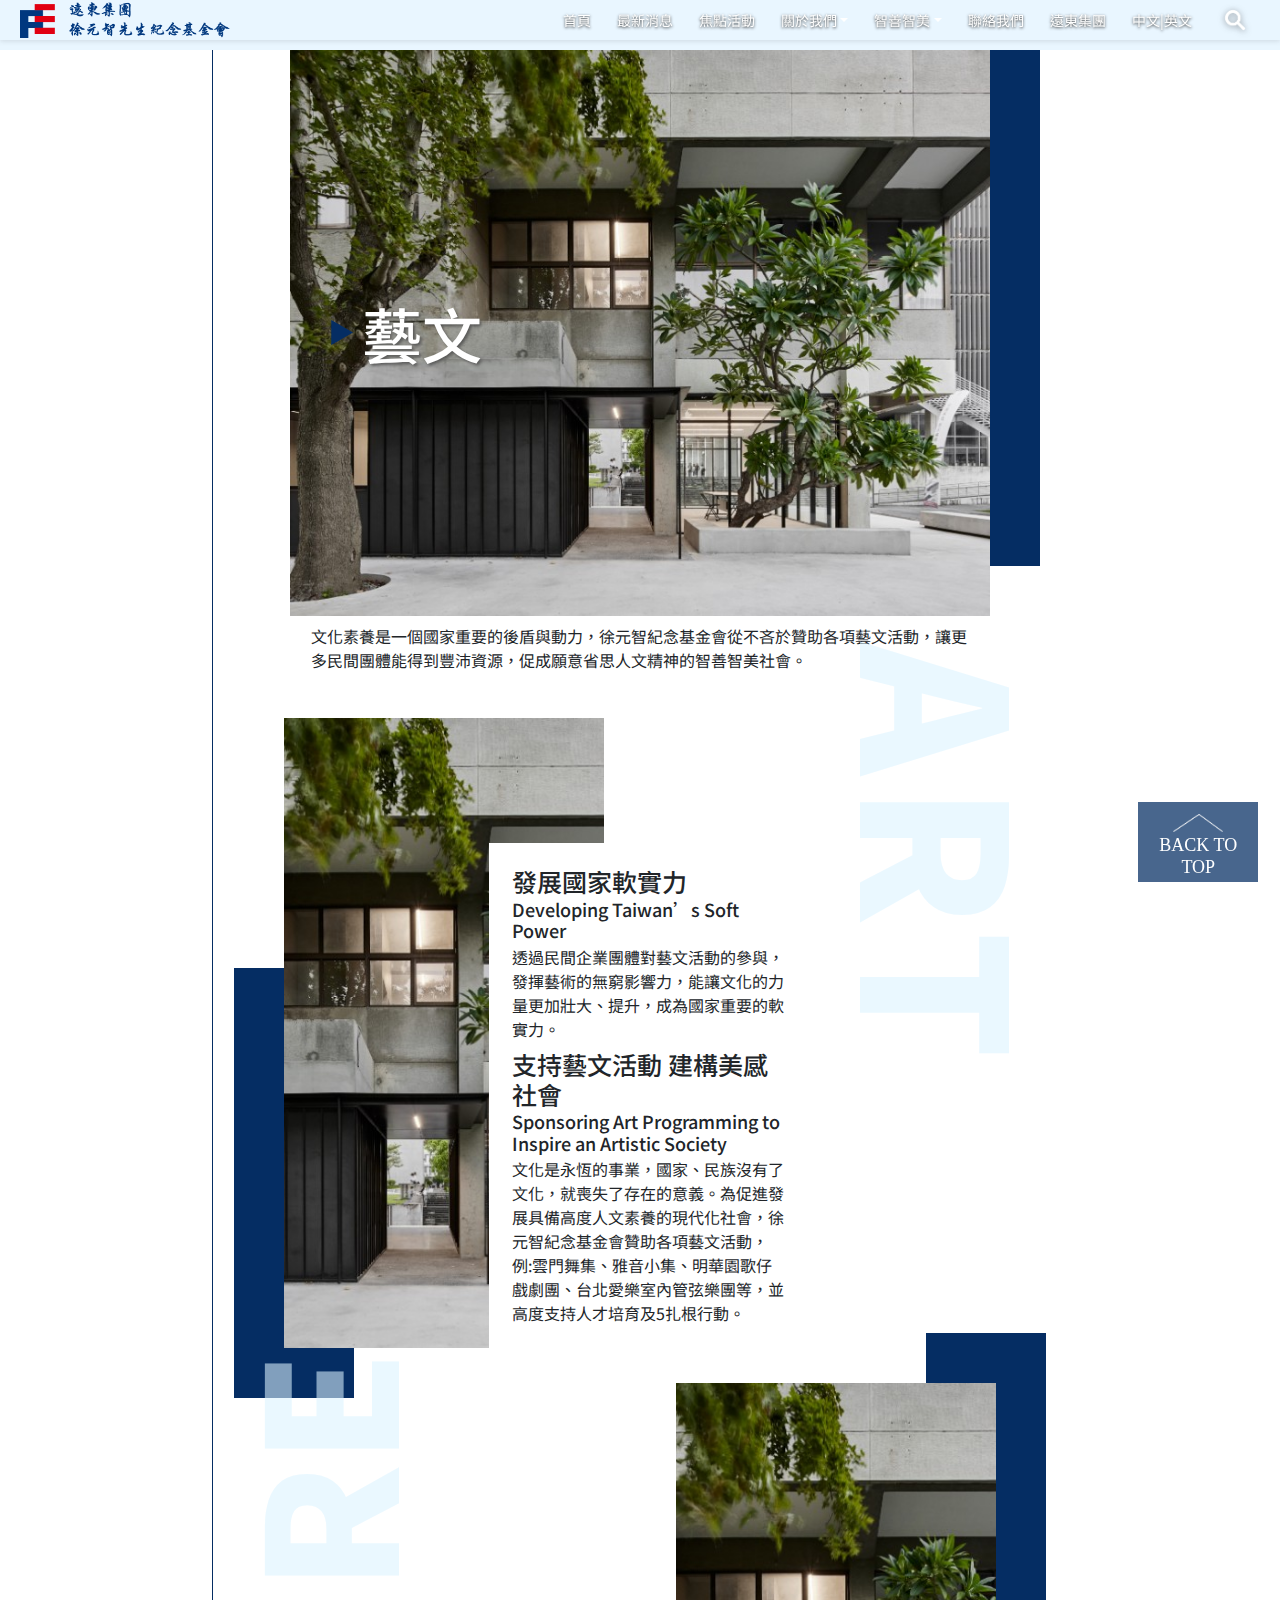
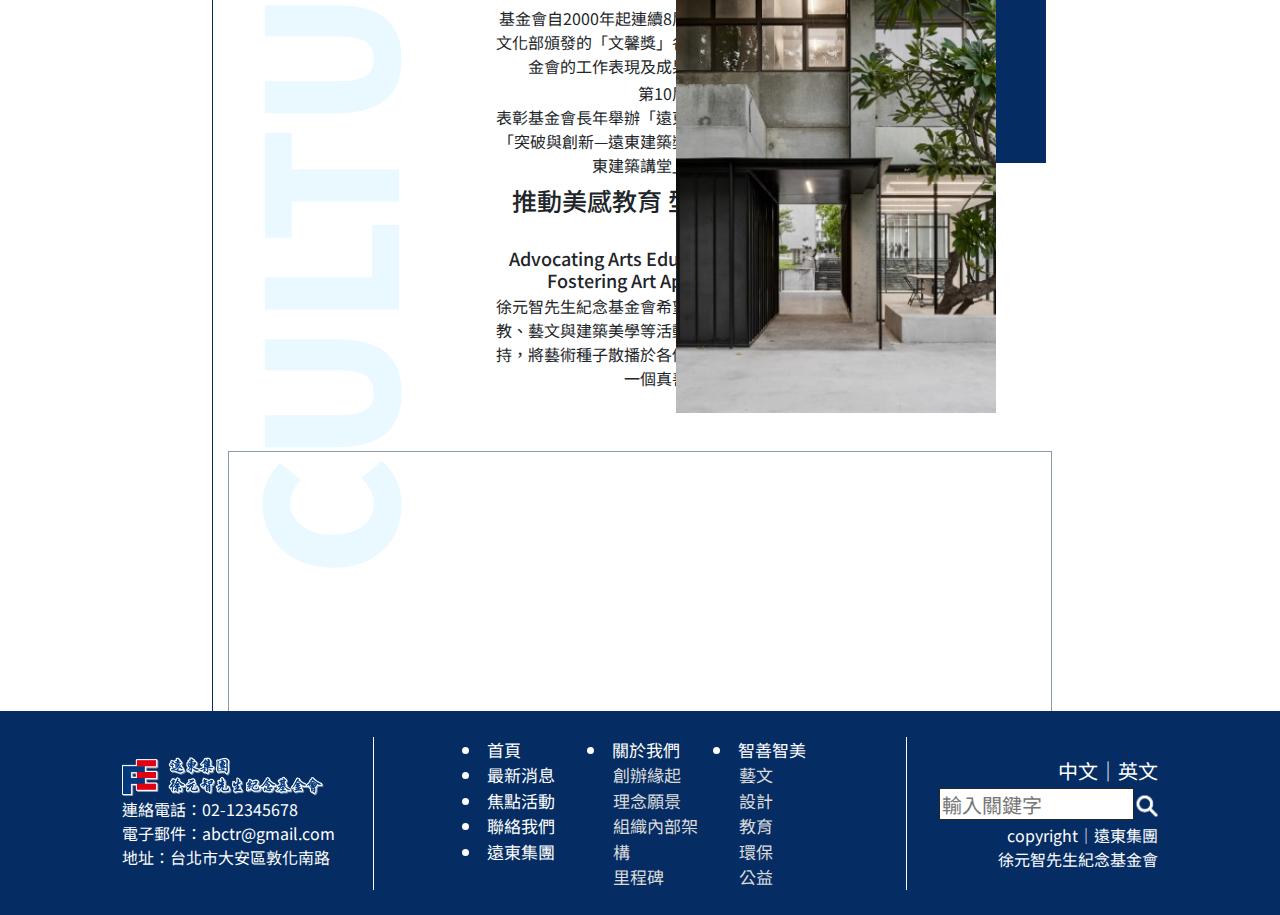
==== art.html @ 99348f47 "221121_first" ====
<!DOCTYPE html>
<html lang="en">

<head>
    <meta charset="UTF-8">
    <meta http-equiv="X-UA-Compatible" content="IE=edge">
    <meta name="viewport" content="width=device-width, initial-scale=1.0">
    <title>徐元智先生紀念基金會</title>
    <link rel="shortcut icon" href="img/logo.png" type="image/x-icon">
    <link rel="preconnect" href="https://fonts.googleapis.com">
    <link rel="preconnect" href="https://fonts.gstatic.com" crossorigin>
    <link href="https://fonts.googleapis.com/css2?family=Noto+Sans+TC:wght@300&family=Noto+Serif+TC&display=swap"
        rel="stylesheet">
    <link rel="stylesheet" href="css/aos.css">
    <link rel="stylesheet" href="css/animate.min.css">
    <link rel="stylesheet" href="css/normalize.css">
    <link rel="stylesheet" href="css/bootstrap-4.3.1.css">
    <link rel="stylesheet" type="text/css" href="css/slick.css">
    <link rel="stylesheet" type="text/css" href="css/slick-theme.css">
    <link rel="stylesheet" href="css/style.css">
</head>

<body>
    <div class="container-fluid">
        <nav class="nav navbar navbar-expand-xl navbar-light">
            <a href="index.html" class="home-btn"><img src="img/fe.png" alt="logo" class="logo">
            </a>
            <button class="navbar-toggler" type="button" data-toggle="collapse" data-target="#collapsibleNavbar"
                aria-haspopup="true" aria-expanded="false">
                <span class="navbar-toggler-icon"></span>
            </button>
            <div class="collapse navbar-collapse" id="collapsibleNavbar">
                <ul class="navbar-nav">
                    <li><a class="nav-link" href="index.html">首頁</a></li>
                    <li><a class="nav-link" href="news.html">最新消息</a></li>
                    <li><a class="nav-link" href="event.html">焦點活動</a></li>
                    <li class="dropdown">
                        <a class="nav-link dropdown-toggle" href="#" id="navbarDropdownMenuLink" data-toggle="dropdown"
                            aria-haspopup="true" aria-expanded="false">關於我們</a>
                        <div class="dropdown-menu" aria-labelledby="navbarDropdownMenuLink">
                            <a class="dropdown-item" href="about.html">創辦緣起</a>
                            <a class="dropdown-item" href="about.html#sec">理念願景</a>
                            <a class="dropdown-item" href="about.html#third">組織內部架構</a>
                            <a class="dropdown-item" href="about.html#end">里程碑</a>
                        </div>
                    </li>
                    <li class="dropdown">
                        <a class="nav-link dropdown-toggle" href="#" id="navbarDropdownMenuLink" data-toggle="dropdown"
                            aria-haspopup="true" aria-expanded="false">智善智美</a>
                        <div class="dropdown-menu" aria-labelledby="navbarDropdownMenuLink">
                            <a class="dropdown-item" href="art.html">藝文</a>
                            <a class="dropdown-item" href="design.html">設計</a>
                            <a class="dropdown-item" href="edu.html">教育</a>
                            <a class="dropdown-item" href="green.html">環保</a>
                            <a class="dropdown-item" href="charity.html">公益</a>
                        </div>
                    </li>
                    <li><a class="nav-link" href="#">聯絡我們</a></li>
                    <li><a class="nav-link" target="_blank" href="https://www.feg.com.tw/tw/">遠東集團</a></li>
                    <li><a class="nav-link" href="#">中文|英文</a></li>
                    <li><a class="nav-link" style="width: 50px; height: 50px;" href="#"><img class="search-icon"
                                src="img/search-w.png" alt=""></a></li>
                </ul>
            </div>
        </nav>
        <main>
            <div id="top"></div>
            <div class="charity-inner-container">
                <div class="row">
                    <div class="col-lg-2 c-border"></div>
                    <div class="col-lg-8 c-title">
                        <div class="c-title-area">
                            <h1>藝文</h1>
                        </div>
                        <p>文化素養是一個國家重要的後盾與動力，徐元智紀念基金會從不吝於贊助各項藝文活動，讓更多民間團體能得到豐沛資源，促成願意省思人文精神的智善智美社會。</p>
                    </div>
                    <div class="col-lg-2"></div>
                </div>
                <div class="row">
                    <div class="col-lg-2 c-border"></div>
                    <div class="col-lg-8 c-pic-contain01">
                        <div class="c-pic01"></div>
                        <div class="c-text01">
                            <h1>發展國家軟實力</h1>
                            <h5>Developing Taiwan’s Soft Power</h5>
                            <p>透過民間企業團體對藝文活動的參與，發揮藝術的無窮影響力，能讓文化的力量更加壯大、提升，成為國家重要的軟實力。</p>
                            <h1 class="c-subtext">支持藝文活動 建構美感社會</h1>
                            <h5>Sponsoring Art Programming to Inspire an Artistic Society</h5>
                            <p>文化是永恆的事業，國家、民族沒有了文化，就喪失了存在的意義。為促進發展具備高度人文素養的現代化社會，徐元智紀念基金會贊助各項藝文活動，例:雲門舞集、雅音小集、明華園歌仔戲劇團、台北愛樂室內管弦樂團等，並高度支持人才培育及5扎根行動。
                            </p>
                        </div>
                        <h1 class="c-letter">ART</h1>
                    </div>
                    <div class="col-lg-2"></div>
                </div>
                <div class="row">
                    <div class="col-lg-2 c-border"></div>
                    <div class="col-lg-8 c-pic-contain02">
                        <div class="c-pic02"></div>
                        <div class="c-text02">
                            <h1>文馨獎</h1>
                            <p>基金會自2000年起連續8屆榮獲行政院文化部頒發的「文馨獎」各項獎項，基金會的工作表現及成果深獲肯定。</p>
                            <p style="margin-top: 1%;">第10屆評審團大獎<br>
                                表彰基金會長年舉辦「遠東建築獎」及「突破與創新—遠東建築獎特展」、「遠東建築講堂」系列活動。</p>
                            <h1 class="c-subtext">推動美感教育 型塑美學意識</h1>
                            <h5>Advocating Arts Education and Fostering Art Appreciation</h5>
                            <p>徐元智先生紀念基金會希望透過對於文教、藝文與建築美學等活動的贊助與支持，將藝術種子散播於各個角落，打造一個真善美的社會。</p>
                        </div>
                        <h1 class="c-letter2">CULTURE</h1>
                    </div>
                    <div class="col-lg-2"></div>
                </div>
                <div class="row">
                    <div class="col-lg-2 c-border"></div>
                    <div class="col-lg-8 c-event-contain">
                        <div id="navigation">
                            <ul id="listUL">
                                <li data-aos="flip-down" data-aos-duration="600" data-aos-delay="100"><a>
                                        <h5>設立「亞洲文化協會台灣獎助計畫」</h5>
                                        <img class="c-more" src="img/charity/more.png" alt="">
                                    </a>
                                    <ul class="myHide">
                                        <li><a>
                                                <p>支持台灣中美亞洲文化基金會與美國亞洲文化協會合作。</p>
                                            </a></li>
                                    </ul>
                                </li>
                                <li data-aos="flip-down" data-aos-duration="600" data-aos-delay="200"><a>
                                        <h5>贊助台灣藝術家或學者專家赴美1~12個月不等的研習、創作</h5>
                                    </a>
                                </li>
                                <li data-aos="flip-down" data-aos-duration="600" data-aos-delay="300"><a>
                                        <h5>贊助美國優異藝術家或學者專家來台研究交流</h5>
                                        <img class="c-more" src="img/charity/more.png" alt="">
                                    </a>
                                    <ul class="myHide">
                                        <li><a>
                                                <p>與前項藉此促進藝文發展及國民外交</p>
                                            </a></li>
                                    </ul>
                                </li>
                                <li data-aos="flip-down" data-aos-duration="600" data-aos-delay="300"><a>
                                        <h5>贊助花蓮交響樂團參加「花蓮國際音樂節」</h5>
                                        <img class="c-more" src="img/charity/more.png" alt="">
                                    </a>
                                    <ul class="myHide">
                                        <li><a>
                                                <p>藉由演奏本土文化、生活化以及國際化音樂的交流，提升本土音樂人才的素質，並為社會大眾提供優質的音樂環境。</p>
                                            </a></li>
                                    </ul>
                                </li>
                                <li data-aos="flip-down" data-aos-duration="600" data-aos-delay="300"><a>
                                        <h5>贊助台北榮星文教基金會所屬榮星合唱團年度演出活動經費</h5>
                                        <img class="c-more" src="img/charity/more.png" alt="">
                                    </a>
                                    <ul class="myHide">
                                        <li><a>
                                                <p>希望透過贊助支持榮星合唱團，持續推展國內兒童音樂教育，並提升國內的音樂素質涵養。</p>
                                            </a></li>
                                    </ul>
                                </li>
                            </ul>
                        </div>
                    </div>
                    <div class="col-lg-2"></div>
                </div>
            </div>
            <div class="gotop">
                <a href="#top">
                    <img src="img/top.png" alt="">
                    <h5 id="GT">BACK TO TOP</h5>
                </a>
            </div>
        </main>
        <footer>
            <div class="row ft">
                <div class="col-lg-3 col-12 ft-item">
                    <a href="index.html">
                        <img src="img/ft-logo.png" alt="logo" class="ft-logo">
                    </a>
                    <div>
                        <p>
                            連絡電話：02-12345678<br>
                            電子郵件：abctr@gmail.com<br>
                            地址：台北市大安區敦化南路
                        </p>
                    </div>
                </div>
                <div class="col-lg-6 col-12 ft-item2">
                    <ul class="ft-ul">
                        <li class="ft-li"><a href="index.html">首頁</a></li>
                        <li class="ft-li"><a href="news.html">最新消息</a></li>
                        <li class="ft-li"><a href="event.html">焦點活動</a></li>
                        <li class="ft-li"><a href="#">聯絡我們</a></li>
                        <li class="ft-li"><a href="https://www.feg.com.tw/tw/home/index.aspx" target="_blank">遠東集團</a></li>
                    </ul>
                    <ul class="ft-ul">
                        <li class="ft-li"><a href="about.html">關於我們</a></li>
                        <li class="ft-li2"><a href="about.html#start">創辦緣起</a></li>
                        <li class="ft-li2"><a href="about.html#sec">理念願景</a></li>
                        <li class="ft-li2"><a href="about.html#third">組織內部架構</a></li>
                        <li class="ft-li2"><a href="about.html#end">里程碑</a></li>
                    </ul>
                    <ul class="ft-ul">
                        <li class="ft-li"><a href="#">智善智美</a></li>
                        <li class="ft-li2"><a href="art.html">藝文</a></li>
                        <li class="ft-li2"><a href="design.html">設計</a></li>
                        <li class="ft-li2"><a href="edu.html">教育</a></li>
                        <li class="ft-li2"><a href="green.html">環保</a></li>
                        <li class="ft-li2"><a href="charity.html">公益</a></li>
                    </ul>
                </div>
                <div class="col-lg-3 col-12 ft-item3">
                    <a href="#" class="lan">中文｜英文</a>
                    <div class="search-wrap">
                        <input class="search-bar" type="search-bar" name="search" id="search" placeholder="輸入關鍵字">
                        <a class="search-btn"></a>
                    </div>
                    <p>copyright｜遠東集團<br>徐元智先生紀念基金會</p>
                </div>
            </div>
        
        </footer>
    </div>
    <script src="js/jquery-3.5.1.min.js"></script>
    <script src="js/bootstrap-4.3.1.js"></script>
    <script src="js/aos.js"></script>
    <script src="js/script.js"></script>
    <script src="js/navigation.js" type="text/javascript" charset="utf-8"></script>
    <script>
        AOS.init();

        $(".hover").mouseleave(
            function () {
                $(this).removeClass("hover");
            }
        );

        function scroll() {
            var top = $(".slider").offset(), top;
            var scrollTop = $(window).scrollTop();
            if (scrollTop == 0) {
                $(".nav").css("background-color", "transparent");
                $(".nav").css("backdrop-filter", "blur(2px)");
            } else {
                $(".nav").css("background-color", "rgba(179, 215, 255, 0.4)");
                $(".nav").css("backdrop-filter", "blur(5px)");
            }
        }

        $(window).on("scroll", function () {
            scroll()
        });

        var pageWidth = document.body.clientWidth;
        if (pageWidth < 600) {
            document.getElementById("GT").textContent = "TOP";
        } else if (pageWidth > 600) {
            document.getElementById("GT").textContent = "BACK TO TOP";
        }
    </script>
</body>

</html>
---- css/style.css ----
/* Extra small devices (phones, 600px and down) */
@media only screen and (max-width: 600px) {}

/* Small devices (portrait tablets and large phones, 600px and up) */
@media only screen and (min-width: 600px) {}

/* Midium devices (landscape tablets, 768px and up) */
@media only screen and (min-width: 768px) {}

/* Large devices (laptops/desktops, 992px and up) */
@media only screen and (min-width: 992px) {}

/* Extra Large devices (large laptops/desktops, 1200px and up) */
@media only screen and (min-width: 1200px) {}

@font-face {
    font-family: "DFT_TX3";
    src: url(DFT_TX3.TTC);
}

.container-fluid {
    font-family: 'Noto Sans TC', 'DFT_TX3', serif;
    padding: 0px;
    font-size: 20px;
    text-align: center;
    overflow-x: hidden;
}

.row {
    margin-left: 0;
    margin-right: 0;
}

h1 {
    font-size: 30px;
}

h2 {
    font-size: 28px;
    margin: 0;
}

h3 {
    font-size: 26px;
    margin: 0;
}

h4 {
    font-size: 24px;
    margin: 0;
}

h5 {
    font-size: 22px;
    margin: 0;
}

p {
    font-size: 18px;
    margin: 0;
}

.nav {
    top: 0;
    left: 0;
    position: fixed;
    width: 100vw;
    z-index: 1000;
    padding: 0;
    display: flex;
    align-items: center;
    text-align: center;
    box-shadow: #3b3b3b27 0px 1px 5px;
    height: 60px;
}

.navbar-light .navbar-nav .nav-link {
    color: rgb(255, 255, 255);
    text-shadow: rgb(43, 43, 43) 0px 1px 3px;
}

.navbar-light .navbar-nav .nav-link:hover {
    color: rgb(16, 64, 122);
    text-shadow: rgb(134, 134, 134) 0px 1px 3px;
}

@media only screen and (min-width: 1500px) {
    h1 {
        font-size: 25px;
    }

    h2 {
        font-size: 24px;
        margin: 0;
    }

    h3 {
        font-size: 22px;
        margin: 0;
    }

    h4 {
        font-size: 20px;
    }

    h5 {
        font-size: 18px;
    }

    p {
        font-size: 16px;
        margin: 0;
    }

    .nav {
        font-size: 16px;
        height: 50px;
    }
}

@media only screen and (max-width: 1500px) {
    h1 {
        font-size: 25px;
    }

    h2 {
        font-size: 24px;
        margin: 0;
    }

    h3 {
        font-size: 22px;
        margin: 0;
    }

    h4 {
        font-size: 20px;
    }

    h5 {
        font-size: 18px;
    }

    p {
        font-size: 16px;
        margin: 0;
    }

    .nav {
        font-size: 16px;
        height: 50px;
    }

}

@media (max-width:1199px) {
    .navbar-collapse {
        background-color: rgba(117, 154, 197, 0.7);
        backdrop-filter: blur(5px);
        font-size: 16px;
    }
}

@media screen and (max-width:998px) {
    h1 {
        font-size: 23px;
    }

    h2 {
        font-size: 22px;
        margin: 0;
    }

    h3 {
        font-size: 21px;
        margin: 0;
    }

    h4 {
        font-size: 20px;
    }

    h5 {
        font-size: 18px;
    }

    p {
        font-size: 16px;
        margin: 0;
    }
}

.navbar-nav {
    align-items: center;
}

.dropdown-menu .dropdown:hover {
    display: block;
}

.dropdown-menu {
    text-align: center;
    left: auto;
    right: 0;
    margin-top: -2px;
    background-color: rgba(255, 255, 255, 0.7);
    border: 0px;
    padding: 20px;
    backdrop-filter: blur(10px);
    box-shadow: #3b3b3b27 0px 1px 5px;
}

.dropdown-item {
    border-bottom: 1px solid darkgray;
}

.dropdown-item:active {
    color: #000;
    background-color: white;
}

.home-btn {
    width: 14%;
}

.logo {
    padding-left: 20px;
    width: 100%;
}

.dropdown:hover .dropdown-menu {
    display: block;
}

ul {
    margin: 0;
    margin-left: auto;
    padding-right: 10px;
}

li {
    display: inline-block;
    margin-right: 10px;
}

li a {
    color: black;
}

li a:hover {
    color: black;
    text-decoration: none;
}

li a:visited {
    color: black;
}


a:hover {
    text-decoration: none;
}

.search-icon {
    width: 100%;
    -webkit-filter: drop-shadow(0px 1px 3px rgba(43, 43, 43, 0.5));
    filter: drop-shadow(0px 1px 3px rgba(43, 43, 43, 0.5))
}

@media only screen and (min-width: 1500px) {
    .home-btn {
        width: 13%;
    }
}

@media only screen and (max-width: 1280px) {
    .home-btn {
        width: 18%;
    }

    .nav {
        font-size: 14px;
        height: 40px;
    }

}

@media screen and (max-width:998px) {
    .home-btn {
        width: 21%;
    }
}

@media screen and (max-width:600px) {
    .home-btn {
        width: 35%;
    }
}

/*homepage*/

.b-block {
    z-index: 1;
    width: 24.6%;
    height: 100%;
    background-color: rgba(1, 54, 129, 0.4);
    display: flex;
    position: absolute;
    flex-direction: row-reverse;
    align-items: center;
    backdrop-filter: blur(5px);
}

.Br-block {
    z-index: 1;
    width: 24.6%;
    height: 100%;
    background-color: rgba(47, 47, 47, 0.5);
    display: flex;
    position: absolute;
    flex-direction: row-reverse;
    align-items: center;
    align-content: center;
    flex-wrap: wrap;
    backdrop-filter: blur(5px);
}

.main-pic {
    height: 800px;
    background-repeat: no-repeat;
    background-size: cover;
    background-position: center bottom;
}

.pic01 {
    background-image: url(../img/main.jpg);
}

.pic02 {
    background-image: url(../img/eyes_poster.jpg);
}

.pic03 {
    background-image: url(../img/butterfly.jpg);
    background-position: center;
}

.slogn {
    color: white;
    font-size: 50px;
    margin-right: 30px;
}

.info {
    z-index: 2;
    position: absolute;
    right: 2%;
    bottom: 7.5%;
    width: 28%;
    padding: 40px;
    color: #fff;
    text-align: right;
    background-color: rgba(47, 47, 47, 0.5);
}

.detail-btn {
    margin-top: 10px;
    width: 140px;
    height: 45px;
    text-transform: uppercase;
    letter-spacing: 2.5px;
    color: #FFFFFF;
    background-color: #e1e1e100;
    border: solid 1px white;
    box-shadow: 0px 8px 15px rgba(0, 0, 0, 0.1);
    transition: all 0.3s ease 0s;
    cursor: pointer;
    outline: none;
}

/* slick */

.action {
    display: block;
    margin: 100px auto;
    width: 100%;
    text-align: center;
}

.action a {
    display: inline-block;
    padding: 5px 10px;
    background: #f30;
    color: #fff;
    text-decoration: none;
}

.action a:hover {
    background: #000;
}

.slider-for {
    width: 100%;
    height: 800px;
}

.slider-nav {
    width: 600px;
    position: absolute;
    z-index: 1;
    top: 25%;
    left: 0;
    color: rgba(96, 96, 96, 0.5);
}

.slider-text {
    font-family: 'DFT_TX3', 'Noto Sans TC', serif;
    font-weight: 500;
    padding-left: 5%;
    height: 100px;
    text-align: left;
    position: relative;
    border-bottom: solid 1px;
    border-image: linear-gradient(to right, #aeaeae8b, transparent) 1;
}

.slider-text h1 {
    font-size: 24px;
    line-height: 100px;
}

.slick-current {
    background-image: linear-gradient(to right, rgba(255, 255, 255, 0.1) 0%, transparent 100%);
    color: white;
}

.slick-current h1 {
    font-size: 30px;
}

.slick-list {
    height: 800px;
}

.slick-prev,
.slick-next {
    top: 90%;
}

.slick-prev {
    z-index: 999;
    left: 27%;
}

.slick-next {
    z-index: 999;
    right: 31%;
}

.control-c {
    padding: 20px;
    background-color: rgba(51, 51, 51, 0.4);
    width: 60px;
    height: 60px;
}

.control-c:hover {
    background-color: rgba(1, 54, 129, 0.4);
}

.slick-dotted.slick-slider {
    margin-bottom: 0px;
}

.slick-dots li.slick-active button:before,
.slick-dots li button:before {
    color: transparent;
    opacity: 0.5;
    font-size: 16px;
    border-bottom: 4px solid #ffffff;
}

.slick-dots li.slick-active button {
    color: transparent;
    border-bottom: 4px solid #0004ff;
    opacity: 1;
}

.slick-dots li.slick-active button:before {
    color: transparent;
}

.slick-dots {
    bottom: 6%;
}

@media only screen and (max-width: 1650px) {
    .slider-nav {
        width: 365px;
        top: 28%
    }

    .slider-for {
        height: 633px;
    }

    .slick-list {
        height: 633px;
    }

    .slider-text {
        padding-left: 4%;
        height: 80px;
    }

    .slider-text h1 {
        font-size: 22px;
        line-height: 80px;
    }

    .slick-current h1 {
        font-size: 24px;
    }

    .control-c {
        width: 50px;
        height: 50px;
        padding: 15px;
    }

    .info {
        right: 1.5%;
        bottom: 26.5%;
        width: 27%;
        padding: 30px;
    }

    .detail-btn {
        width: 100px;
        height: 35px;
        font-size: 18px;
        letter-spacing: 1px;
    }
}

@media screen and (max-width:1200px) {
    .slider-nav {
        width: 300px;
        top: 25%
    }

    .slider-for {
        height: 500px;
    }

    .slick-list {
        height: 500px;
    }

    .slick-current h1 {
        font-size: 22px;
    }

    .control-c {
        width: 45px;
        height: 45px;
        padding: 13px;
    }

    .info {
        bottom: 7.5%;
    }

    .main-pic {
        height: 500px;
    }
}

@media screen and (max-width:998px) {
    .slider-nav {
        width: 300px;
        top: 20%
    }

    .slider-for {
        height: 450px;
    }

    .slick-list {
        height: 450px;
    }

    .info {
        bottom: 16%;
        font-size: 16px;
    }

}

@media screen and (max-width:600px) {
    .b-block {
        display: none;
    }

    .Br-block {
        display: none;
    }

    .slick-for {
        height: 400px;
    }

    .slick-vertical .slick-slide {
        border: none;
    }

    .info {
        width: 100%;
        font-size: 14px;
        top: 100%;
        bottom: 0%;
        right: 0;
        z-index: 99;
        height: 100%;
    }

    .slick-list {
        height: 400px;
        overflow: visible;
    }

    .slick-track {
        height: 400px;
    }

    .slick-prev {
        left: 10%;
        top: 75%;
    }

    .slick-next {
        right: 10%;
        top: 75%;
    }

    .slick-dots {
        bottom: 24%;
    }

    .slider-nav {
        color: transparent;
    }

    .slider-text {
        border: none;
        border-image: none;
    }

    .slick-current {
        background-image: linear-gradient(to right, rgba(52, 52, 52, 0.3) 0%, transparent 100%);
    }

    .main-pic {
        height: 400px;
    }

}

/* home-news */

.Lb-block {
    background-color: #E4F4FF;
    padding: 20px 0px;
    display: flex;
    flex-direction: column;
    align-items: center;
}

.news-contain {
    display: flex;
    flex-direction: column;
    align-items: flex-start;
}

.news-contain h1 {
    font-family: 'DFT_TX3', 'Noto Sans TC', serif;
    font-weight: 500;
}

.news-area {
    display: flex;
    text-align: left;
    justify-content: space-evenly;
    align-items: center;
    padding-top: 2%;
}

.news-pic {
    width: 300px;
    height: 200px;
}

.news-title {
    text-align: left;
    color: #000;
}

.news-title:hover {
    color: #000;
}

.img-div {
    position: relative;
    width: 300px;
    height: 200px;
    margin-bottom: 10px;
    -webkit-transition: all 0.3s ease-in-out;
    transition: all 0.3s ease-in-out;
    background-size: 150%;
    background-position: center;
    background-repeat: no-repeat;
}

.img-div:hover {
    background-size: 120%;
}

.news01 {
    background-image: url(../img/01.jpg);
}

.news02 {
    background-image: url(../img/02.jpg);
}

.news03 {
    background-image: url(../img/03.jpg);
}

.news04 {
    background-image: url(../img/fb.png);
}

.mask {
    position: absolute;
    top: 0;
    left: 0;
    width: 300px;
    height: 200px;
    background: rgba(1, 54, 129, 0.4);
    color: #ffffff;
    opacity: 0;
    padding: 10px;
    text-align: left;
    display: flex;
    flex-direction: column;
    align-items: center;
    justify-content: center;
}

.img-div a:hover .mask {
    opacity: 1;
}

.btn-news {
    width: 140px;
    height: 45px;
    margin-right: 45%;
    letter-spacing: 2.5px;
    font-weight: 500;
    color: #000000;
    background-color: #ffffff;
    border: solid 1px black;
    box-shadow: 0px 8px 15px rgba(0, 0, 0, 0.1);
    cursor: pointer;
    outline: none;
    position: absolute;
    bottom: 10%;
    right: 5%;
    transition: all 0.3s ease 0s;
}

.btn-news:hover {
    border: solid 1px #052D63;
    color: #052D63;
    /* box-shadow: 0px 10px 20px rgba(0, 0, 0, 0.4); */
    /* transform: translateY(-4px); */
}

.btn-news:after {
    content: "";
    position: absolute;
    transition: all 0.3s ease 0s;
    z-index: -1;
}

.btn-news:after {
    border: solid 1px #052D63;
    background: #E4F4FF;
    top: 0;
    bottom: 0;
    left: 0;
    right: 100%;
}

.btn-news:hover,
.btn-news:focus {
    background-color: transparent;
}

.btn-news:hover:after,
.btn-news:focus:after {
    right: 0;
}

@media only screen and (max-width: 1650px) {
    .news-area {
        padding-top: 3%;
    }

    .img-div {
        width: 250px;
        height: 150px;
    }

    .mask {
        width: 250px;
        height: 150px;
    }

    .btn-news {
        width: 110px;
        height: 38px;
        letter-spacing: 0.5;
        font-size: 18px;
    }
}

@media screen and (max-width:1200px) {
    .img-div {
        width: 220px;
        height: 120px;
    }

    .mask {
        width: 220px;
        height: 120px;
    }

    .btn-news {
        width: 90px;
        height: 35px;
        font-size: 16px;
        margin-right: 30%;
    }
}

@media screen and (max-width:998px) {
    .img-div {
        width: 180px;
        height: 120px;
    }

    .mask {
        width: 180px;
        height: 120px;
    }

    .btn-news {
        width: 90px;
        height: 35px;
        margin-right: 30%;
        font-size: 16px;
    }
}

@media screen and (max-width:768px) {
    .Lb-block .news-contain {
        margin-bottom: 0;
        margin-right: 90px;
    }

    .news-contain {
        flex-direction: row;
        align-items: center;
        margin-bottom: 10px;
    }

    .news-contain h1 {
        margin-bottom: 130px;
    }

    .news-area {
        flex-direction: column;
    }

    .img-div {
        width: 220px;
        height: 150px;
        margin: 0 20px;
    }

    .mask {
        width: 220px;
        height: 150px;
    }

    .btn-news {
        width: 90px;
        height: 35px;
        font-size: 16px;
        position: relative;
        margin-right: 0;
        margin-top: 15px;
        margin-bottom: 15px;
    }
}

@media screen and (max-width:600px) {
    .Lb-block .news-contain {
        margin-bottom: 0;
        margin-right: 0;
    }

    .news-contain {
        flex-direction: column;
        align-items: flex-start;
        margin-top: 15px;
        margin-bottom: 0;
    }

    .news-contain h1 {
        margin-bottom: 5px;
    }

    .news-title {
        margin-top: 5px;
    }

    .img-div {
        width: 300px;
        height: 200px;
        margin: 0;
    }

    .mask {
        width: 300px;
        height: 200px;
    }

    .news-btn-area {
        display: flex;
        justify-content: center;
        align-items: center;
    }

    .btn-news {
        right: 0;
        letter-spacing: 1px;
        margin-bottom: 30px;
    }
}

.Db-block {
    background-color: #052D63;
    color: white;
    padding: 30px;
    display: flex;
    flex-direction: column;
    align-items: center;
    justify-content: center;
    height: 300px;
}

.Db-block h1 {
    font-family: 'DFT_TX3', 'Noto Sans TC', serif;
    font-weight: 500;
}

.Db-block p {
    width: 50%;
    line-height: 40px;
}

/* read more btn */

button {
    position: relative;
    display: inline-block;
    cursor: pointer;
    outline: none;
    border: 0;
    vertical-align: middle;
    text-decoration: none;
    background: transparent;
    padding: 0;
    font-size: inherit;
    font-family: inherit;
}

button.read-more {
    margin-top: 5%;
    width: 12rem;
    height: auto;
}

button.read-more .circle {
    transition: all 0.45s cubic-bezier(0.65, 0, 0.076, 1);
    position: relative;
    display: block;
    margin: 0;
    width: 3rem;
    height: 3rem;
    background: #c3c3c355;
    border-radius: 1.625rem;
}

button.read-more .circle .icon {
    transition: all 0.45s cubic-bezier(0.65, 0, 0.076, 1);
    position: absolute;
    top: 0;
    bottom: 0;
    margin: auto;
    background: #fff;
}

button.read-more .circle .icon.arrow {
    transition: all 0.45s cubic-bezier(0.65, 0, 0.076, 1);
    left: 0.625rem;
    width: 1.125rem;
    height: 0.125rem;
    background: none;
}

button.read-more .circle .icon.arrow::before {
    position: absolute;
    content: "";
    top: -0.25rem;
    right: 0.0625rem;
    width: 0.625rem;
    height: 0.625rem;
    border-top: 0.125rem solid #fff;
    border-right: 0.125rem solid #fff;
    transform: rotate(45deg);
}

button.read-more .button-text {
    transition: all 0.45s cubic-bezier(0.65, 0, 0.076, 1);
    position: absolute;
    top: 0;
    left: 0;
    right: 0;
    bottom: 0;
    padding: 0.75rem 0;
    margin: 0 0 0 1.85rem;
    color: #9a9a9a;
    line-height: 1.2;
    text-align: center;
    text-transform: uppercase;
}

button:hover .circle {
    width: 100%;
}

button:hover .circle .icon.arrow {
    background: #fff;
    transform: translate(1rem, 0);
}

button:hover .button-text {
    color: #ffffff;
}

.btn-more {
    margin-top: 5px;
    width: 140px;
    height: 45px;
    text-transform: uppercase;
    letter-spacing: 2.5px;
    font-weight: 500;
    color: #FFFFFF;
    background-color: #e1e1e100;
    border: solid 1px white;
    box-shadow: 0px 8px 15px rgba(0, 0, 0, 0.1);
    transition: all 0.3s ease 0s;
    cursor: pointer;
    outline: none;
}

.btn-more:hover {
    background-color: white;
    box-shadow: 0px 10px 20px rgba(27, 85, 161, 0.4);
    color: #052D63;
    border: solid 1px #052D63;
}

@media only screen and (max-width: 1650px) {
    button.read-more {
        width: 10rem;
    }
}

@media only screen and (max-width: 1500px) {
    .Db-block p {
        width: 51%;
    }
}

@media screen and (max-width:1200px) {
    .Db-block {
        height: 320px;
    }

    .Db-block p {
        width: 70%;
        line-height: 40px;
    }
}

@media screen and (max-width:998px) {
    .Db-block p {
        width: 75%;
        line-height: 35px;
    }
}

@media screen and (max-width:768px) {
    .Db-block p {
        width: 85%;
        line-height: 32px;
    }
}

@media screen and (max-width:600px) {
    .Lb-block {
        margin-top: 35%;
    }

    .Db-block {
        height: 400px;
    }

    .Db-block p {
        width: 80%;
    }
}

.L-block {
    background-color: #ffffff;
    background-image: url(../img/B-bg.png);
    background-size: calc(1%);
    background-repeat: repeat;
    color: rgb(0, 0, 0);
    display: flex;
    flex-direction: column;
    align-items: center;
    padding: 0;
}

.L-block h1 {
    margin-bottom: 1.5%;
    font-family: 'DFT_TX3', 'Noto Sans TC', serif;
}

/* flex hover slider */
.flex-container {
    height: 80vh;
    width: 100%;
    display: -webkit-flex;
    /* Safari */
    display: flex;
    overflow: hidden;
}

@media screen and (max-width: 768px) {
    .flex-container {
        flex-direction: column;
    }
}

.flex-title {
    font-family: 'DFT_TX3', 'Noto Sans TC', serif;
    color: #f1f1f1;
    position: relative;
    font-size: 5vw;
    margin: auto;
    text-align: center;
    writing-mode: vertical-lr;
    top: 35%;
}

@media screen and (max-width: 768px) {
    .flex-title {
        transform: rotate(0deg) !important;
        writing-mode: horizontal-tb !important;
    }
}

.flex-about {
    display: flex;
    flex-direction: column;
    align-items: center;
    opacity: 0;
    color: #f1f1f1;
    position: relative;
    width: 70%;
    padding: 5%;
    top: 20%;
    border: 2px solid #f1f1f1;
    border-radius: 10px;
    margin: auto;
    text-align: left;
    transform: rotate(0deg);
    writing-mode: horizontal-tb;
    backdrop-filter: blur(7px) brightness(85%);
}

.flex-about h5 {
    line-height: 1.2;
}

@media screen and (max-width: 768px) {
    .flex-about {
        padding: 2%;
        border: 0px solid #f1f1f1;
    }
}

.btn-flex {
    margin-top: 14px;
    width: 95px;
    height: 32px;
    font-size: 16px;
    letter-spacing: 2px;
    font-weight: 500;
    color: #000000;
    background-color: #ffffff;
    box-shadow: 0px 8px 15px rgba(0, 0, 0, 0.1);
    cursor: pointer;
    outline: none;
    transition: all 0.3s ease 0s;
}

.btn-flex:hover {
    border: solid 1px #052D63;
    color: #fff;
}

.btn-flex:after {
    content: "";
    position: absolute;
    transition: all 0.3s ease 0s;
    z-index: -1;
}

.btn-flex:after {
    border: solid 1px #ffffff;
    background: transparent;
    top: 0;
    bottom: 0;
    left: 0;
    right: 100%;
}

.btn-flex:hover,
.btn-flex:focus {
    background-color: transparent;
}

.btn-flex:hover:after,
.btn-flex:focus:after {
    right: 0;
}

.flex-slide {
    -webkit-flex: 1;
    /* Safari 6.1+ */
    -ms-flex: 1;
    /* IE 10 */
    flex: 1;
    cursor: pointer;
    -webkit-transition: all 500ms ease;
    -moz-transition: all 500ms ease;
    -ms-transition: all 500ms ease;
    -o-transition: all 500ms ease;
    transition: all 500ms ease;
}

@media screen and (max-width: 768px) {
    .flex-slide {
        overflow: hidden;
    }
}

@media screen and (max-width: 768px) {
    .flex-slide h5 {
        font-size: 0.5em;
    }
}

@media screen and (max-width: 768px) {
    .flex-slide ul li {
        font-size: 2em;
    }
}

/* Hide scrollbar for Chrome, Safari and Opera */
.flex-slide::-webkit-scrollbar {
    display: none;
}

.flex-slide {
    -ms-overflow-style: none;
    /* IE and Edge */
    scrollbar-width: none;
    /* Firefox */
}

.flex-slide:hover {
    -webkit-flex-grow: 3;
    flex-grow: 3;
}

@media screen and (max-width: 998px) {
    .flex-slide:hover {
        -webkit-flex-grow: 4;
        flex-grow: 4;
    }
}

.home {
    height: 80vh;
    background: linear-gradient(rgba(186, 208, 255, 0.5), rgba(0, 6, 39, 0.6)), url(../img/art.png);
    background-size: cover;
    background-position: center;
}

.about {
    background: linear-gradient(rgba(186, 208, 255, 0.5), rgba(0, 6, 39, 0.6)), url(../img/cul.png);
    background-size: cover;
    background-position: center center;
}

.work {
    background: linear-gradient(rgba(186, 208, 255, 0.5), rgba(0, 6, 39, 0.6)), url(../img/edu.png);
    background-size: cover;
    background-position: center center;
}

.re {
    background: linear-gradient(rgba(186, 208, 255, 0.5), rgba(0, 6, 39, 0.6)), url(../img/nice.png);
    background-size: cover;
    background-position: center center;
}

.contact {
    background: linear-gradient(rgba(186, 208, 255, 0.5), rgba(0, 6, 39, 0.6)), url(../img/eyes_poster.jpg);
    background-size: cover;
    background-repeat: no-repeat;
    background-position: center bottom;
}

@media screen and (min-width: 768px) {
    .home {
        animation: aboutFlexSlide 3s 1;
        animation-delay: 0s;
    }
}

@keyframes aboutFlexSlide {
    0% {
        -webkit-flex-grow: 1;
        flex-grow: 1;
    }

    50% {
        -webkit-flex-grow: 3;
        flex-grow: 3;
    }

    100% {
        -webkit-flex-grow: 1;
        flex-grow: 1;
    }
}

@media screen and (min-width: 768px) {
    .flex-title-home {
        /* transform: rotate(90deg); */
        top: 35%;
        animation: aboutFlexSlide 3s 1;
        animation-delay: 0s;
    }
}

@keyframes homeFlextitle {
    0% {
        /* transform: rotate(90deg); */
        top: 15%;
    }

    50% {
        transform: rotate(0deg);
        writing-mode: horizontal-tb;
        top: 15%;
    }

    100% {
        /* transform: rotate(90deg); */
        top: 15%;
    }
}

.flex-about-home {
    opacity: 0;
}

@media screen and (min-width: 768px) {
    .flex-about-home {
        animation: aboutFlexSlide 3s 1;
        animation-delay: 0s;
    }
}

@keyframes flexAboutHome {
    0% {
        opacity: 0;
    }

    50% {
        opacity: 1;
    }

    100% {
        opacity: 0;
    }
}

.contact-form {
    width: 100%;
}

input {
    width: 100%;
}

textarea {
    width: 100%;
}

@media only screen and (max-width: 1650px) {
    .btn-flex {
        letter-spacing: 1px;
    }
}

@media only screen and (max-width: 998px) {
    .btn-flex {
        width: 90px;
        height: 30px;
        font-size: 14px;
    }
}

@media only screen and (max-width: 768px) {
    .btn-flex {
        width: 70px;
        height: 25px;
        font-size: 12px;
        margin-top: 2px;
    }
}

@media only screen and (max-width: 600px) {
    .flex-container {
        width: 100%;
    }

    .flex-about {
        width: 80%;
        padding: 5%;
    }

    .btn-flex {
        width: 65px;
        height: 20px;
        font-size: 10px;
        letter-spacing: 0;
    }

    .home {
        background-size: calc(180%);
    }

    .about {
        background-size: calc(175%);
    }

    .work {
        background-size: calc(175%);
    }

    .re {
        background-size: calc(135%);
    }
}

/* home-social */

.w-block {
    background-color: #ffffff;
    color: rgb(0, 0, 0);
    padding: 30px;
    display: flex;
    flex-direction: column;
}

.w-block h1 {
    font-family: 'DFT_TX3', 'Noto Sans TC', serif;
}

.social-contain {
    display: flex;
    align-items: center;
    justify-content: center;
}

.social-icon {
    width: 80px;
    height: 80px;
    border-radius: 10px;
    transition: all 0.3s ease 0s;
}

.social-icon:hover {
    filter: grayscale(20%);
}

.fb {
    background-image: url(../img/fb.jpg);
    background-size: cover;
    background-repeat: no-repeat;
    background-position: center;
}

.ig {
    background-image: url(../img/ig.jpg);
    background-size: cover;
    background-repeat: no-repeat;
    background-position: center;
    margin-left: 20px;
    margin-right: 20px;
}

.yt {
    background-image: url(../img/yt.jpg);
    background-size: cover;
    background-repeat: no-repeat;
    background-position: center;
}

.text-dot1 {
    font-size: 3vw;
    color: #052D63;
}

.text-dot2 {
    font-size: 2vw;
    color: #08479a;
}

@media screen and (max-width: 998px) {
    .social-icon {
        width: 60px;
        height: 60px;
    }
}

/* gotop */

.gotop {
    font-family: 'DFT_TX3';
    color: white;
    background-color: #052e63bb;
    width: 120px;
    height: 80px;
    padding: 10px;
    position: fixed;
    bottom: 2%;
    right: 1.7%;
    z-index: 999;
    display: flex;
    justify-content: center;
    align-items: center;
    flex-direction: column;
}

.gotop a {
    color: #fff;
}

.gotop img {
    width: 50%;
}

/* footer */

footer {
    padding: 2% 1%;
    background-color: #052D63;
    color: #fff;
}

.ft {
    width: 85%;
    margin: 0 auto;
    display: flex;
    align-items: center;
}

.ft-item {
    text-align: left;
}

.ft-item2 {
    display: flex;
    justify-content: center;
    text-align: left;
    border-right: solid 1px rgb(255, 255, 255);
    border-left: solid 1px rgb(255, 255, 255);
}

.ft-item3 {
    text-align: right;
    display: flex;
    flex-direction: column;
    flex-wrap: wrap;
    align-items: flex-end;
}

.logo-set {
    display: flex;
    align-items: center;
    flex-direction: row;
}

.ft-logo {
    width: 85%;
    margin-bottom: 1%;
    -webkit-filter: drop-shadow(0px 1px 3px rgba(255, 255, 255, 0.5));
    filter: drop-shadow(1px 1px 0px rgba(255, 255, 255, 0.5))
}

.ft-title {
    font-family: 'DFT_TX3';
    font-size: 1.5vw;
    margin-bottom: 0;
    color: #ffffff;
    text-shadow: #414141 0px 0px 0px;
}

.ft-a {
    color: #fff;
    display: list-item;
}

.ft-a:hover {
    color: #fff;
    text-decoration: underline;
}

.ft-ul {
    width: 25%;
    margin: 0;
    padding: 0;
}

.ft-li {
    display: list-item;
    list-style: disc inside;
    padding-left: 10px;

}

.ft-li:hover {
    text-decoration: underline;
}

.ft-li a {
    color: #fff;
}

.ft-li a:hover {
    color: #fff;
}

.ft-li a:visited {
    color: #fff;
}

.ft-li2 {
    display: list-item;
    list-style: none;
    padding-left: 40px;
}

.ft-li2:hover {
    text-decoration: underline;
}

.ft-li2 a {
    color: rgb(219, 219, 219);
}

.ft-li2 a:hover {
    color: rgb(219, 219, 219);
}

.ft-li2 a:visited {
    color: rgb(219, 219, 219);
}

.search-wrap {
    max-width: 300px;
    height: auto;
    box-sizing: border-box;
    margin: 1% 0;
    margin-right: 10%;
}

.search-bar {
    box-sizing: border-box;
    width: 92%;
    height: 32px;
    border: 1px solid #272727;
}

.search-btn {
    box-sizing: border-box;
    width: 36px;
    height: 32px;
    background-image: url(../img/search-w.png);
    background-size: cover;
    color: #efe9e7;
    outline: none;
    cursor: pointer;
    position: absolute;
    right: 3%;
}

.lan {
    color: #fff;
}

.lan:hover {
    color: #fff;
}

@media screen and (min-width: 1600px) {
    .ft {
        width: 80%;
    }

    .ft-logo {
        width: 80%;
    }
}

@media screen and (max-width: 1600px) {
    .ft-ul li {
        margin-right: 0;
        font-size: 17px;
    }

    .ft-li2 {
        padding-left: 36px;
    }
}

@media screen and (max-width: 1200px) {
    .ft {
        width: 95%;
    }

    .ft-ul {
        width: 28%;
    }
}

@media screen and (max-width: 998px) {
    footer {
        padding: 3% 0;
    }

    .ft-logo {
        width: 70%;
    }

    .ft-ul {
        width: 20%;
    }

    .ft-item ul {
        justify-content: center;
    }

    .ft-item {
        display: flex;
        flex-direction: column;
        align-items: center;
        text-align: center;
        padding-bottom: 20px;
        margin-bottom: 20px;
        border-bottom: solid 1px rgb(255, 255, 255);
    }

    .ft-item2 {
        padding-bottom: 20px;
        margin-bottom: 20px;
        border-right: none;
        border-left: none;
        border-bottom: solid 1px rgb(255, 255, 255);
    }

    .ft-item3 {
        align-items: center;
    }

    .ft-item3 p {
        text-align: center;
    }

    .ft-li2 {
        padding-left: 36px;
    }

    .search-btn {
        right: 28%;
    }

    .search-wrap {
        margin-top: 5px;
        margin-bottom: 10px;
        margin-right: 1%;
    }

    .gotop {
        width: 120px;
        height: 70px;
        padding: 6px;
    }
}

@media screen and (max-width: 768px) {
    .ft-ul {
        width: 27%;
    }

    .search-btn {
        right: 22%;
    }
}

@media screen and (max-width: 600px) {
    footer {
        padding: 5% 1%;
    }

    .ft {
        width: 100%;
    }

    .ft-logo {
        width: 60%;
    }

    .ft-ul {
        width: 90%;
    }

    .search-btn {
        right: 20%;
    }

    .ft-li {
        font-size: 16px;
    }

    .ft-li2 {
        font-size: 15px;
        padding-left: 33px;
    }

    .search-wrap {
        max-width: 170px;
    }

    .gotop {
        width: 40px;
        height: 40px;
        padding: 2px;

    }

    .gotop h5 {
        font-size: 4px;
        margin-top: -15px;
    }

    .gotop img {
        width: 60%;
        margin-top: -15px;
    }
}




/* about */

.header {
    background-image: url(../img/about/main.jpeg);
    background-position: center;
    background-repeat: no-repeat;
    background-size: cover;
    width: 100%;
    height: 300px;
    filter: blur(2px);
    position: absolute;
    z-index: 0;
    top: 0;
    left: 0;
}

.header-color {
    background-color: #5790df4d;
    width: 100%;
    height: 300px;
    position: relative;
    z-index: 9;
    top: 0;
    left: 0;
    display: flex;
    align-items: center;
    justify-content: center;
    color: white;
}

.header-color h1 {
    font-family: 'DFT_TX3', 'Noto Sans TC', serif;
    font-size: 34px;
}

.about-list {
    margin: 0 auto;
    margin-top: -25px;
    height: 50px;
    position: relative;
    z-index: 99;
    width: 70%;
    background-color: #052D63;
    padding-top: 10px;
}

.about-list a {
    color: white;
}

.about-list a:hover {
    color: white;
}

.about-list a:visited {
    color: white;
}

.about-list li {
    border-left: rgb(61, 84, 132) 2px solid;
    padding: 0 10px 0 20px;
}

.about-title {
    width: 70%;
    margin: 20px auto;
    font-family: 'DFT_TX3', 'Noto Sans TC', serif;
    border-left: #052D63 5px solid;
    font-size: 30px;
}

.start-pic {
    height: 600px;
    width: 100%;
    background-image: url(../img/about/about.jpg);
    background-position: bottom;
    background-repeat: no-repeat;
    background-size: cover;
    position: relative;
    z-index: 2;
}

.start-text {
    background-color: rgba(5, 45, 97, 0.6);
    text-align: left;
    color: white;
    padding: 50px;
    margin-left: -20%;
    margin-top: 5%;
    width: 100%;
    position: relative;
    z-index: 9;
}

.start-text h1 {
    font-family: 'DFT_TX3', 'Noto Sans TC', serif;
    margin: 0;
}

.ch2 {
    margin-top: 10px;
}

.sec-title {
    width: 70%;
    margin: 80px auto 30px auto;
    font-family: 'DFT_TX3', 'Noto Sans TC', serif;
    border-left: #052d63 5px solid;
    font-size: 30px;
}

.sec-area {
    margin-top: -4%;
    background-color: rgba(199, 227, 255, 0.6);
    width: 80%;
    height: 800px;
    position: relative;
    z-index: 1;
}

.contain-text {
    background-image: url(../img/about/border-L.png);
    background-position: left top;
    background-repeat: no-repeat;
    background-size: calc(40%);
    width: 100%;
    padding: 8%;
    text-align: left;
}

.sec-slogn {
    font-family: 'DFT_TX3', 'Noto Sans TC', serif;
    margin-bottom: -20px;
    margin-left: -25%;
}

.sec-slogn2 {
    font-family: 'DFT_TX3', 'Noto Sans TC', serif;
    margin-bottom: -20px;
    margin-left: -45%;
}

.border-R {
    margin-left: 58%;
    margin-top: -12%;
    width: 50%;
    transform: rotate(180deg);
}

.sec-pic01 {
    width: 100%;
    margin-left: -20%;
    margin-top: 20%;
    z-index: 0;
    position: relative;
}

.sec-pic02 {
    width: 100%;
    margin-right: -20%;
    margin-top: 100%;
    z-index: 0;
    position: relative;
}

#third {
    background-color: #052D63;
    color: white;
}

.t-area {
    background-color: rgba(199, 227, 255, 0.6);
    position: relative;
    z-index: 1;
}

.t-title {
    width: 30%;
    margin: 30px auto;
    font-family: 'DFT_TX3', 'Noto Sans TC', serif;
    border-left: rgb(221, 240, 255) 5px solid;
    font-size: 30px;
}

.t-contain {
    width: 100%;
    display: flex;
}

.t-text {
    margin-left: 10px;
    text-align: left;
    display: flex;
    flex-direction: column;
    align-items: flex-start;
    justify-content: center;
}

.t-text h2 {
    font-family: 'DFT_TX3', 'Noto Sans TC', serif;
}

.t-text h1 {
    font-family: 'DFT_TX3', 'Noto Sans TC', serif;
}

.t-head {
    width: 1200px;
    background-image: url(../img/about/head.jpg);
    background-position: center top;
    background-repeat: no-repeat;
    background-size: cover;
}

.t-list {
    width: 100%;
    padding: 5px 0;
}

.t-list li {
    margin-right: 20px;
}

.t-list2 {
    width: 100%;
    padding: 5px 0;
}

.t-list2 li {
    margin-right: 23px;
}

.e-area {
    background-color: rgba(199, 227, 255, 0.6);
    border-left: 3px solid #9AB2D2;
}

.e-area h1 {
    font-family: 'DFT_TX3', 'Noto Sans TC', serif;
}

.e-title {
    width: 20%;
    margin: 30px auto;
    border-left: #052d63 5px solid;
    font-size: 30px;
}

.e-pic {
    margin: 30px auto;
    width: 250px;
    height: 180px;
    background-image: url("https://fakeimg.pl/200x150/?text=picture");
    background-position: center;
    background-repeat: no-repeat;
    background-size: cover;
    display: flex;
    align-items: flex-end;
    justify-content: flex-end;
    padding-right: 5px;
}

.e-pic-month {
    color: rgba(255, 255, 255, 0.6);
    font-family: 'Segoe UI', 'Noto Sans TC', serif;
    font-weight: 1000;
    font-size: 40px;
    margin: 0;
}

.e-table {
    width: 100%;
    margin-bottom: 50px;
}

.e-table tr {
    border-bottom: #9AB2D2 1px solid;
}

.e-table td {
    text-align: left;
    padding: 5px;
}

.e-table th {
    width: 8%;
    text-align: left;
    padding: 5px;
}

.e-year {
    vertical-align: top;
    width: 15%;
}

@media only screen and (min-width: 1500px) {
    .sec-area {
        margin-top: -4.5%;
    }

    .sec-title {
        margin-top: 100px
    }
}

@media only screen and (min-width: 2000px) {
    .sec-area {
        margin-top: -6.2%;
        height: auto;
    }

    .sec-title {
        margin-top: 50%
    }
}

@media only screen and (max-width: 1500px) {
    .about-list {
        width: 80%;
    }

    .about-title {
        width: 80%;
    }

    .start-pic {
        padding: 0;
        margin-left: -20%;
        width: 120%;
    }

    .start-text {
        width: 120%;
        margin-left: -25%;
        margin-top: 10%;
    }
}

@media only screen and (max-width: 1280px) {
    .about-list {
        width: 85%;
    }

    .about-title {
        width: 100%;
    }

    .start-pic {
        padding: 0;
        margin-left: -25%;
        width: 140%;
        height: 550px;
    }

    .start-text {
        width: 140%;
        margin-left: -40%;
        margin-top: 4%;
        padding: 40px;
    }

    .sec-area {
        margin-top: -5.4%;
    }

    .sec-title {
        margin-top: 90px;
        width: 100%;
    }

    .sec-slogn {
        margin-left: -10%;
    }

    .sec-slogn2 {
        margin-left: -33%;
    }

    .t-title {
        width: 40%;
    }

    .e-title {
        width: 30%;
    }
}

@media only screen and (max-width: 998px) {
    .about-title {
        width: 90%;
    }

    .start-pic {
        padding: 0;
        width: 110%;
        height: 500px;
        margin-left: 0%;
    }

    .start-text {
        margin-top: 8%;
        margin-left: -35%;
        padding: 30px;
    }

    .sec-area {
        height: 750px;
    }

    .sec-title {
        margin-top: 75px;
        width: 77%;
    }

    .sec-slogn {
        margin-left: -5%;
        margin-bottom: -16px;
    }

    .sec-slogn2 {
        margin-left: -25%;
        margin-bottom: -16px;
    }

    .sec-pic01 {
        margin-top: 45%;
    }

    .sec-pic02 {
        margin-top: 150%;
    }

    .contain-text {
        margin: 0 10px;
        background-size: calc(35%);
    }

    .border-R {
        margin-left: 67%;
        width: 40%;
    }

    .t-title {
        width: 52%;
        margin: 20px auto;
    }

    .t-contain {
        flex-direction: column;
        align-items: center;
        padding: 0 5%;
    }

    .t-head {
        width: 200px;
        height: 200px;
    }

    .t-text {
        align-items: center;
    }

    .t-text h2 {
        margin-top: 10px;
    }

}

@media only screen and (max-width: 768px) {
    .about-list {
        width: 100%;
    }

    .about-list li {
        padding: 0 5px 0 10px;
    }

    .about-title {
        width: 50%;
    }

    .start-pic {
        padding: 0;
        width: 100%;
        height: 350px;
        margin-left: 0%;
    }

    .start-text {
        width: 110%;
        margin-top: -10%;
        margin-left: 5.5%;
        padding: 30px;
    }

    .sec-area {
        margin-top: -5%;
        max-width: 89%;
        height: 750px;
    }

    .sec-area-phone {
        order: 12;
    }

    .sec-title {
        margin-top: 60px;
        width: 40%;
    }

    .sec-slogn {
        margin-left: -25%;
        margin-bottom: -16px;
    }

    .sec-slogn2 {
        margin-left: -40%;
        margin-bottom: -16px;
    }

    .sec-pic01 {
        width: 100%;
        margin-top: -5%;
        margin-left: 20%;
    }

    .sec-pic01-phone {
        order: -1;
    }

    .sec-pic02 {
        width: 85.5%;
        margin-top: -5%;
        margin-left: -10%;
        margin-right: 15%;
    }

    .contain-text {
        width: 90%;
        margin: 0 auto;
        background-size: calc(35%);
    }

    .border-R {
        margin-left: 70%;
        width: 40%;
    }

    .t-area {
        max-width: 89%;
    }

    .t-title {
        width: 38%;
    }

    .e-area {
        max-width: 89%;
    }

    .e-title {
        width: 20%;
    }

    .e-pic {
        width: 180px;
        height: 130px;
    }

    .e-pic-phone {
        display: none;
    }
}

@media only screen and (max-width: 600px) {
    .header-color h1 {
        font-size: 28px;
    }

    .about-list {
        padding-top: 13px;
        width: 100%;
        font-size: 16px;
    }

    .about-list ul {
        padding-left: 5px;
    }

    .about-list li {
        padding: 0 5px 0 5px;
        margin-right: 0;
    }

    .about-title {
        width: 75%;
    }

    .start-text {
        padding: 30px;
    }

    .sec-area {
        margin-top: -3.5%;
        max-width: 85%;
        height: 850px;
    }

    .sec-title {
        width: 66%;
    }

    .sec-pic01 {
        margin-top: -8%;
    }

    .sec-pic02 {
        margin-top: -8%;
    }

    .sec-slogn {
        font-size: 21px;
        margin-left: 0%;
        margin-bottom: -12px;
    }

    .sec-slogn2 {
        font-size: 21px;
        margin-left: -25%;
        margin-bottom: -12px;
    }

    .contain-text {
        width: 95%;
        margin: 0 auto;
        background-size: calc(35%);
    }

    .border-R {
        width: 38%;
    }

    .t-area {
        max-width: 85%;
    }

    .t-title {
        width: 65%;
    }

    .e-area {
        max-width: 85%;
    }

    .e-title {
        width: 30%;
    }
}

/* news */

.news-header {
    display: flex;
    flex-direction: column;
    align-items: center;
    justify-content: center;
    color: white;
    height: 300px;
    background-image: url(../img/news/01.jpg);
    background-repeat: no-repeat;
    background-position: center 85%;
    background-size: cover;
}

.news-header-title {
    font-family: 'DFT_TX3', 'Noto Sans TC', serif;
    font-size: 34px;
    position: relative;
    z-index: 99;
}

.news-header-color {
    background-color: #649eef4d;
    width: 100%;
    height: 300px;
    position: absolute;
    top: 0;
    z-index: 9;
}

.news-type {
    display: flex;
    justify-content: center;
    padding-left: 5%;
    margin-top: 1%;
}

.switch-field {
    width: 100%;
    display: flex;
    align-items: center;
}

.switch-field input {
    position: absolute !important;
    clip: rect(0, 0, 0, 0);
    height: 1px;
    width: 1px;
    border: 0;
    overflow: hidden;
}

.switch-field label {
    background-color: rgba(255, 255, 255, 0.5);
    color: rgb(4, 47, 104);
    font-size: 16px;
    line-height: 1;
    text-align: center;
    padding: 8px 16px;
    margin-right: 1%;
    border: 1px solid rgb(4, 47, 104);
    transition: all 0.1s ease-in-out;
    border-radius: 4px;
}

.switch-field label:hover {
    background-color: rgb(4, 47, 104);
    color: #fff;
    border: 1px solid #fff;
    cursor: pointer;
}

.switch-field input:checked+label {
    background-color: rgb(4, 47, 104);
    border: 1px solid #fff;
    box-shadow: none;
    color: rgba(255, 255, 255);
}

.news-s-type {
    background-color: rgba(255, 255, 255, 0.5);
    color: rgb(4, 47, 104);
    font-size: 16px;
    line-height: 1;
    text-align: center;
    padding: 5px 15px;
    margin-right: 2%;
    border: 1px solid rgb(4, 47, 104);
    border-radius: 4px;
}

.news-s-type:hover {
    background-color: rgb(4, 47, 104);
    color: #fff;
}

.news-main-pic {
    background-position: center center;
    background-repeat: no-repeat;
    background-size: cover;
    width: 100%;
    height: 400px;
    filter: blur(2px);
    position: relative;
    z-index: 1;
}

.news-main01 {
    background-image: url(../img/news/01.jpg);
}

.news-main02 {
    background-image: url(../img/news/02.jpg);
}

.news-main03 {
    background-image: url(../img/news/03.jpg);
}

.news-main04 {
    background-image: url(../img/news/04.jpg);
}

.news-main05 {
    background-image: url(../img/news/05.jpg);
}

.news-main-area {
    display: flex;
    flex-direction: row;
    align-items: center;
    flex-wrap: wrap;
    justify-content: flex-start;
    width: 100%;
    margin: 1% 0;
    padding: 0 3% 0 5%;
}

.news-main-contain {
    align-items: flex-start;
    flex-direction: column;
    display: flex;
    width: 30%;
    margin-bottom: 1%;
    margin-right: 3%;
}

.news-img-div {
    position: relative;
    width: 100%;
    height: 250px;
    margin-bottom: 10px;
    -webkit-transition: all 0.3s ease-in-out;
    transition: all 0.3s ease-in-out;
    background-size: 140%;
    background-position: center;
    background-repeat: no-repeat;
}

.news-img-div:hover {
    background-size: 120%;
}

.news-mask {
    position: absolute;
    top: 0;
    left: 0;
    width: 100%;
    height: 100%;
    background: rgba(1, 54, 129, 0.4);
    color: #ffffff;
    opacity: 0;
    padding: 10px;
    text-align: left;
    display: flex;
    flex-direction: column;
    align-items: center;
    justify-content: center;
}

.news-img-div a:hover .news-mask {
    opacity: 1;
}

.news-main-title {
    text-align: left;
}

.news-main-title h3 {
    color: #000;
    font-weight: 600;
}

.news-main-title:hover {
    color: #000;
}

.news-main-title a {
    display: flex;
    align-items: center;
    justify-content: space-between;
    margin-bottom: 10px;
}

.news-outline {
    height: 50px;
    overflow-y: scroll;
    -ms-overflow-style: none;
    /* IE and Edge */
    scrollbar-width: none;
    /* Firefox */
}

.news-outline::-webkit-scrollbar {
    display: none;
}

.news-ul {
    display: inline-block;
}

.news-ul li {
    display: list-item;
    margin: 1% 0;
}

.news-inner-header {
    display: flex;
    flex-direction: column;
    align-items: center;
    justify-content: center;
    color: white;
    height: 200px;
    background-color: #4069a3;
    box-shadow: #4069a3 0px 0px 5px;
}

.news-inner-area {
    margin: 3% 0;
    line-height: 2;
    text-align: left;
    letter-spacing: 2px;
}

.news-inner-area p {
    margin-top: 2%;
}

.news-pic-contain {
    display: flex;
    align-items: center;
}

.news-inner-pic {
    width: 100%;
}

.news-detail {
    border: #90b2c5 1px dashed;
    border-radius: 5px;
    margin: 2% 0;
    padding: 2%;
    text-align: left;
    color: #90b2c5;
}

.news-back {
    display: flex;
    margin-top: 2%;
    padding-left: 9.5%;
}

.hover-arrow {
    position: relative;
    transition: 300ms;
}

.hover-arrow:after {
    content: "<";
    position: absolute;
    color: #000;
    left: 5%;
    top: 50%;
    transform: translateY(-50%);
    transition: 300ms;
    opacity: 0;
}

.hover-arrow:hover,
.hover-arrow:focus {
    padding-left: 2rem;
}

.hover-arrow:hover:after,
.hover-arrow:focus:after {
    opacity: 1;
    transform: translate(0.4rem, -50%);
}

@media screen and (min-width: 1600px) {
    .news-main-contain {
        width: 23%;
    }
}

@media screen and (max-width: 1200px) {
    .news-type {
        margin-top: 1.5%;
    }
}

@media screen and (max-width: 998px) {
    .news-img-div {
        height: 200px;
    }

    .news-back {
        padding-left: 10%;
    }

    .news-inner-area {
        margin: 2% 0;
    }
}

@media screen and (max-width: 768px) {
    .news-type {
        padding-left: 7%;
        margin-top: 2.5%;
    }

    .news-main-area {
        padding: 0 7%;
        margin-top: 2%;
    }

    .news-main-contain {
        width: 45%;
    }

    .news-img-div {
        height: 250px;
        background-size: 200%;
    }

    .news-img-div:hover {
        background-size: 180%;
    }

    .news-back {
        padding-left: 7.5%;
    }

    .news-inner-area {
        padding: 0 7%;
    }

    .news-pic-contain {
        padding: 0 7%;
        margin-bottom: 3%;
    }

    .news-detail {
        margin-bottom: 4%;
    }
}

@media screen and (max-width: 600px) {
    .news-type {
        padding-left: 10%;
    }

    .news-main-area {
        padding: 0;
        justify-content: center;
    }

    .news-main-contain {
        width: 80%;
        margin-bottom: 3%;
    }

    .news-img-div {
        height: 250px;
        background-size: 140%;
    }

    .news-img-div:hover {
        background-size: 120%;
    }
}

/* event */

.event-header {
    display: flex;
    flex-direction: column;
    align-items: center;
    justify-content: center;
    color: white;
    height: 300px;
    background-image: url(../img/main.jpg);
    background-repeat: no-repeat;
    background-position: center 85%;
    background-size: cover;
}

.event-area {
    display: flex;
    align-items: center;
    margin-top: 3%;
    margin-bottom: 5%;
}

.event-pic-area {
    padding-right: 5%;
    display: flex;
    justify-content: center;
    align-items: center;
}

.event-img-div {
    position: relative;
    width: 100%;
    height: 300px;
    -webkit-transition: all 0.3s ease-in-out;
    transition: all 0.3s ease-in-out;
    background-size: 120%;
    background-position: center center;
    background-repeat: no-repeat;
    border-radius: 10px;
    border: 4px double #6790ca;
    box-shadow: 20px 20px 0px #456ea8;
}

.event-img-div:hover {
    background-size: 100%;
}

.news-mask {
    position: absolute;
    top: 0;
    left: 0;
    width: 100%;
    height: 100%;
    background: rgba(1, 54, 129, 0.4);
    color: #ffffff;
    opacity: 0;
    padding: 10px;
    text-align: left;
    display: flex;
    flex-direction: column;
    align-items: center;
    justify-content: center;
}

.event-img-div a:hover .news-mask {
    opacity: 1;
}

.event-pic01 {
    background-image: url(../img/events/1210.jpg);
}

.event-content {
    padding-left: 5%;
    padding-top: 1%;
    text-align: left;
}

.event-content h1 {
    color: #052D63;
    font-weight: 600;
    letter-spacing: 2px;
    font-size: 1.5em;
}

.event-content p {
    line-height: 2;
    letter-spacing: 2px;
}

@media screen and (max-width: 1200px) {
    .event-img-div {
        box-shadow: 15px 15px 0px #456ea8;
        height: 250px;
    }
}

@media screen and (max-width: 998px) {
    .event-content h1 {
        font-size: 1.2em;
    }

    .event-img-div {
        box-shadow: 10px 10px 0px #456ea8;
        height: 200px;
    }
}

@media screen and (max-width: 768px) {
    .event-content {
        padding-top: 2%;
    }

    .event-img-div {
        height: 220px;
    }
}

@media screen and (max-width: 600px) {
    .event-img-div {
        width: 85%;
    }

    .event-pic-area {
        order: -1;
        margin-top: 3%;
    }

    .event-content {
        margin: 0 7%;
        margin-top: 5%;
        order: 12;
    }

    .event-content p {
        line-height: 1.5;
    }
}

/* event inner */

.event-inner-header {
    width: 100%;
    display: flex;
    flex-direction: column;
    justify-content: center;
    align-items: center;
    background-color: #D9E8F5;
}

.event-inner-cover {
    display: flex;
    flex-direction: column;
    align-items: center;
    justify-content: center;
    color: white;
    width: 100%;
    height: 100vh;
    background-repeat: no-repeat;
    background-position: center 70%;
    background-size: cover;
    box-shadow: 0px 0px 10px rgba(129, 129, 129, 0.4);
    border-radius: 10px;
    z-index: 1;
}

.event-inner-cover01 {
    background-image: url(../img/events/01/eyes_poster.jpg);
}

.event-title {
    width: 100%;
    background-color: #e3f4ff80;
    display: flex;
    justify-content: space-between;
    align-items: center;
    position: absolute;
    z-index: 99;
    top: 41vh;
    left: 0;
    margin-top: -34vh;
    padding: 1% 0;
    padding-left: 18%;
    backdrop-filter: blur(2px);
    -webkit-transition: all 0.3s linear;
    transition: all 0.3s linear;
}

.event-title h1 {
    font-family: 'DFT_TX3', 'Noto Sans TC', serif;
    font-size: 4.5vh;
    margin: 0;
}

.event-title-L {
    display: flex;
    flex-direction: column;
    align-items: flex-start;
}

.event-title-table {
    /* background-color: #91bed48c; */
    background: linear-gradient(#e3f4ff80, #e3f4ff80);
    backdrop-filter: blur(2px);
    width: 100%;
    height: 15vh;
    display: flex;
    flex-direction: column;
    justify-content: center;
    align-items: flex-start;
    padding-left: 18%;
    z-index: 98;
    position: absolute;
    bottom: 0;
}

.event-title-table th,
td {
    text-align: left;
    padding: 0 10px;
    height: 50px;
}

.event-title-table th {
    color: #224675;
}

.event-title-table td {
    color: #224675;
}

.event-arrow {
    position: relative;
    transition: 300ms;
    margin-bottom: 10px;
}

.event-arrow:after {
    content: "<";
    position: absolute;
    color: #000;
    left: 5%;
    top: 50%;
    transform: translateY(-50%);
    transition: 300ms;
    opacity: 0;
}

.event-arrow:hover,
.event-arrow:focus {
    padding-left: 2rem;
}

.event-arrow:hover:after,
.event-arrow:focus:after {
    opacity: 1;
    transform: translate(0.4rem, -50%);
}

.sign-area {
    margin-right: 18%;
}

.btn-sign {
    width: 125px;
    height: 40px;
    letter-spacing: 2px;
    font-weight: 600;
    color: #000;
    border: solid 1.5px #000;
    cursor: pointer;
    outline: none;
    transition: all 0.3s ease 0s;
}

.btn-sign:hover {
    border: solid 1px #052D63;
    color: #fff;
    /* box-shadow: 0px 10px 20px rgba(0, 0, 0, 0.4); */
    /* transform: translateY(-4px); */
}

.btn-sign:after {
    content: "";
    position: absolute;
    transition: all 0.3s ease 0s;
    z-index: -1;
}

.btn-sign:after {
    border: solid 2px #052D63;
    background: #013781;
    top: 0;
    bottom: 0;
    left: 0;
    right: 100%;
}

.btn-sign:hover,
.btn-sign:focus {
    background-color: transparent;
}

.btn-sign:hover:after,
.btn-sign:focus:after {
    right: 0;
}

.event-inner-text {
    background-image: url(../img/events/border-L.png);
    background-position: left top;
    background-repeat: no-repeat;
    background-size: calc(20%);
    margin: 1% 0;
    padding-top: 3%;
    padding-left: 3.5%;
    line-height: 2;
    text-align: left;
    letter-spacing: 2px;
}

.event-border-R {
    margin-top: -5%;
    width: 20%;
    position: absolute;
    right: -25px;
}

.event-detail {
    border: #052D63 1.5px solid;
    border-radius: 5px;
    margin-top: 4%;
    padding: 1.5%;
    text-align: left;
    color: #052D63;
}

.event-detail h5 {
    line-height: 2;
    letter-spacing: 2px;
}

.event-pic-contain {
    display: flex;
    flex-direction: row;
    flex-wrap: wrap;
    align-items: center;
    margin-top: 3%;
    width: 100%;
}

.event-talk {
    margin-top: 3%;
    width: 100%;
    background-color: #224675;
    height: 65vh;
    display: flex;
    flex-direction: column;
    align-items: center;
    color: #fff;
    padding-top: 3%;
}

.talk-area {
    width: 100%;
}

.event-head {
    margin-top: 2%;
    display: flex;
    align-items: center;
    justify-content: center;
}

.talk-title {
    font-family: 'DFT_TX3', 'Noto Sans TC', serif;
    font-size: 30px;
}

.event-head-contain {
    width: 17%;
    margin: 0 3%;
}

.event-head-contain h3 {
    margin-top: 5%;
}

.talk-head {
    background-image: url(../img/events/01/head.jpg);
    width: 100%;
    height: 250px;
    background-position: top;
    background-repeat: no-repeat;
    background-size: cover;
}

.lazy {
    margin-top: 2%;
    width: 100%;
    height: 40vh;
}

.lazy-img {
    width: 100%;
    padding: 0 1%;
}

.event-prev {
    position: absolute;
    bottom: 0;
    right: 70px;
    z-index: 98;
    width: 50px;
    padding: 1%;
    background-color: rgba(1, 54, 129, 0.4);
}

.event-next {
    position: absolute;
    bottom: 0;
    right: 0;
    z-index: 98;
    width: 50px;
    padding: 1%;
    background-color: rgba(1, 54, 129, 0.4);
}

.event-prev:hover {
    background-color: #91BED4;
}

.event-next:hover {
    background-color: #91BED4;
}

.flow-area {
    display: flex;
    flex-direction: column;
    align-items: center;
}

.flow-title {
    width: 23%;
    margin: 30px auto;
    border-left: #052d63 5px solid;
    font-family: 'DFT_TX3', 'Noto Sans TC', serif;
    font-size: 4.5vh;
}

.flow-text {
    margin-bottom: 4%;
}

.flow-table {
    width: 80%;
    margin-bottom: 50px;
}

.flow-table tr {
    border-bottom: #9AB2D2 1px solid;
}

.flow-table td {
    width: 5%;
    text-align: center;
    padding: 5px;
}

.flow-table th {
    vertical-align: middle;
    text-align: center;
    padding: 5px;
}

.flow-year {
    font-family: 'DFT_TX3', 'Noto Sans TC', serif;
    vertical-align: top;
    width: 15%;
}

.flow-year h1 {
    font-size: 4Vh;
}

.person-area {
    margin-top: 2%;
}

.person-head {
    background-image: url(../img/events/01/head.jpg);
    width: 80%;
    height: 400px;
    background-position: top;
    background-repeat: no-repeat;
    background-size: cover;
    margin: 0 auto;
}

.person-text {
    border-left: 3px solid #052D63;
    padding-left: 2%;
    text-align: left;
    display: flex;
    flex-direction: column;
    align-items: flex-start;
    justify-content: center;
}

.person-text2 {
    border-right: 3px solid #052D63;
    padding-right: 2%;
    text-align: right;
    display: flex;
    flex-direction: column;
    align-items: flex-end;
    justify-content: center;
}

@media screen and (min-width: 1600px) {
    .event-title {
        top: 39vh;
    }
}

@media screen and (max-width: 1200px) {
    .event-title {
        top: 39.5vh;
    }

    .lazy {
        height: 31vh;
    }

    .flow-title {
        width: 32%;
    }

    .flow-table {
        width: 90%;
    }

    .flow-table td {
        width: 10%;
    }

    .person-head {
        height: 300px;
    }
}

@media screen and (max-width: 998px) {
    .event-title {
        padding-left: 12%;
    }

    .sign-area {
        margin-right: 12%;
    }

    .event-title-table {
        padding-left: 12%;
    }

    .event-inner-text {
        background-size: calc(25%);
        margin: 3% 0;
        padding-top: 5%;
        padding-left: 5.5%;
        padding-right: 2%;
    }

    .event-border-R {
        width: 25%;
    }

    .lazy {
        height: 35vh;
    }
}

@media screen and (max-width: 768px) {
    .event-title {
        padding-left: 8%;
    }

    .sign-area {
        margin-right: 8%;
    }

    .event-title-table {
        padding-left: 8%;
    }

    .event-inner-text {
        background-size: calc(30%);
        margin: 5% 0;
        margin-left: 3%;
        padding-left: 6.5%;
        padding-right: 11.5%;
    }

    .event-border-R {
        width: 30%;
        margin-top: -9%;
        right: 40px;
    }

    .person-head {
        width: 35%;
    }

    .person-text {
        margin: 0 6.5%;
        padding-right: 15%;
    }

    .person-text2 {
        order: 10;
        padding-left: 6%;
    }

    .person-text2-R {
        order: 12;
    }
}

@media screen and (max-width: 600px) {
    .event-title {
        top: 38.6vh;
        padding-left: 5%;
    }

    .sign-area {
        margin-right: 5%;
    }

    .btn-sign {
        width: 105px;
        height: 30px;
        letter-spacing: 1px;
        font-size: 18px;
    }

    .event-title h1 {
        font-size: 3vh;
    }

    .event-title-table {
        padding-left: 1%;
        font-size: 16px;
    }

    .event-border-R {
        margin-top: -7%;
    }

    .event-detail {
        font-size: 16px;
        margin-top: 10%;
        padding: 2.8%;
    }

    .event-pic-contain {
        overflow-y: hidden;
        height: 19vh;
        margin-top: 8%;
    }

    .lazy {
        height: 18vh;
        overflow: hidden;
    }

    .event-prev {
        padding: 3%;
    }

    .event-next {
        padding: 3%;
    }

    .flow-title {
        margin-top: 10%;
        width: 60%;
    }

    .flow-year {
        width: 10%;
    }

    .flow-year h1 {
        font-size: 3Vh;
    }

    .flow-table td {
        width: 51%;
    }

    .person-head {
        width: 60%;
    }

    .person-text {
        margin: 3% 7%;
        padding-left: 7%;
    }

    .person-text2 {
        margin: 3% 0;
        padding-right: 5%;
    }

    .person-head-area {
        display: flex;
        align-items: center;
    }
}

/* art */

.charity-inner-container {
    border-top: 50px solid #d4eeff80 ;
}

.c-border {
    border-right: 1px solid #052D63;
}

.c-title {
    height: 70vh;
    display: flex;
    flex-direction: column;
    align-items: center;
    justify-content: center;
    overflow: hidden;
}

.c-title-area {
    width: 85%;
    height: 100%;
    background-image: url(../img/charity/art/01.jpg);
    background-position: center;
    background-repeat: no-repeat;
    background-size: cover;
    display: flex;
    align-items: center;
    padding: 0 5%;
    box-shadow: 50px -50px 0px #052D63;
}

.c-title-area h1 {
    color: white;
    font-family: 'DFT_TX3', 'Noto Sans TC', serif;
    font-size: 3em;
    line-height: 1;
    background-image: url(../img/charity/Polygon.png);
    background-repeat: no-repeat;
    background-position: center left;
    padding-left: 5%;
    margin: 0;
    text-shadow: 2px 2px 3px #4b4b4bcb;
}

.c-title p {
    width: 80%;
    margin: 1% 0;
    text-align: left;
}

.c-pic-contain01 {
    height: 70vh;
    margin-top: 3%;
    padding-left: 5.5%;
    display: flex;
    align-items: flex-end;
}

.c-pic01 {
    width: 25vw;
    height: 100%;
    background-image: url(../img/charity/art/01.jpg);
    background-position: center;
    background-repeat: no-repeat;
    background-size: cover;
    box-shadow: -150px 150px 0px -100px #052D63;
}

.c-text01 {
    width: 25vw;
    height: auto;
    padding: 3%;
    text-align: left;
    background-color: white;
    margin-left: -15%;
}

.c-text01 h1 {
    margin-bottom: 0;
}

.c-text01 h5 {
    margin: 1% 0;
}

.c-subtext {
    margin-top: 3%;
}

.c-letter{
    position: absolute;
    right: 0;
    top: -12%;
    letter-spacing: 10px;
    color: #daf3ff94;
    font-size: 10em;
    font-weight: 1000;
    writing-mode:vertical-lr;
}

.c-letter2{
    position: absolute;
    left: 0;
    top: -5%;
    color: #daf3ff94;
    font-size: 9em;
    font-weight: 1000;
    writing-mode:vertical-rl;
    transform: rotate(180deg);
}

.c-pic-contain02 {
    height: 70vh;
    margin-top: 2.7%;
    padding-right: 5.5%;
    display: flex;
    flex-direction: row-reverse;
    align-items: flex-end;
    justify-content: flex-start;
}

.c-pic02 {
    width: 25vw;
    height: 100%;
    background-image: url(../img/charity/art/01.jpg);
    background-position: center;
    background-repeat: no-repeat;
    background-size: cover;
    box-shadow: 150px -150px 0px -100px #052D63;
}

.c-text02 {
    width: 25vw;
    height: auto;
    padding: 3%;
    text-align: right;
    background-color: white;
    margin-right: -15%;
}

.c-text02 h1 {
    margin-bottom: 0;
}

.c-text02 h5 {
    margin: 1% 0;
}

.c-event-contain {
    display: flex;
    flex-direction: column;
    justify-content: center;
    align-items: center;
    margin-top: 3%;
    margin-bottom: -1%;
}

.c-more {
    margin-left: 1%;
    height: 20px;
}

/* navigation */

#navigation {
    border: 1px solid #052e637a;
    padding: 3% 0 4% 0;
}

#navigation>ul {
    margin: 0px;
    padding: 0px;
}

#navigation>ul>li {
    width: 80%;
    color: #000;
    border-bottom: 1px solid #052e637a;
    text-align: left;
}

#navigation>ul>li>a {
    display: flex;
    padding: 10px;
    text-decoration: none;
    align-items: center;
    justify-content: space-between;
}

#navigation>ul>li>a>h5 {
    margin: 0;
}

#navigation>ul>li>a:link,
#navigation>ul>li>a:visited {
    color: #E36565;
}

#navigation>ul>li>a:hover {
    background-color: #c8e5ff96;
}

#navigation ul li ul {
    list-style-type: none;
    margin: 0px;
    padding: 0px 0px 0px 0px;
}

#navigation ul li ul li {
    background-color: #c7e4ff3f;
    border-top: 1px solid #052e637a;
    width: 100%;
    text-align: left;
}

#navigation ul li ul li a {
    display: block;
    padding: 20px;
    text-decoration: none;
}

#navigation ul li ul li a:link,
#navigation ul li ul li a:visited {
    color: #5f5f5f;
}

#navigation ul li ul.myHide {
    display: none;
}

#navigation ul li ul.myShow {
    display: block;
}
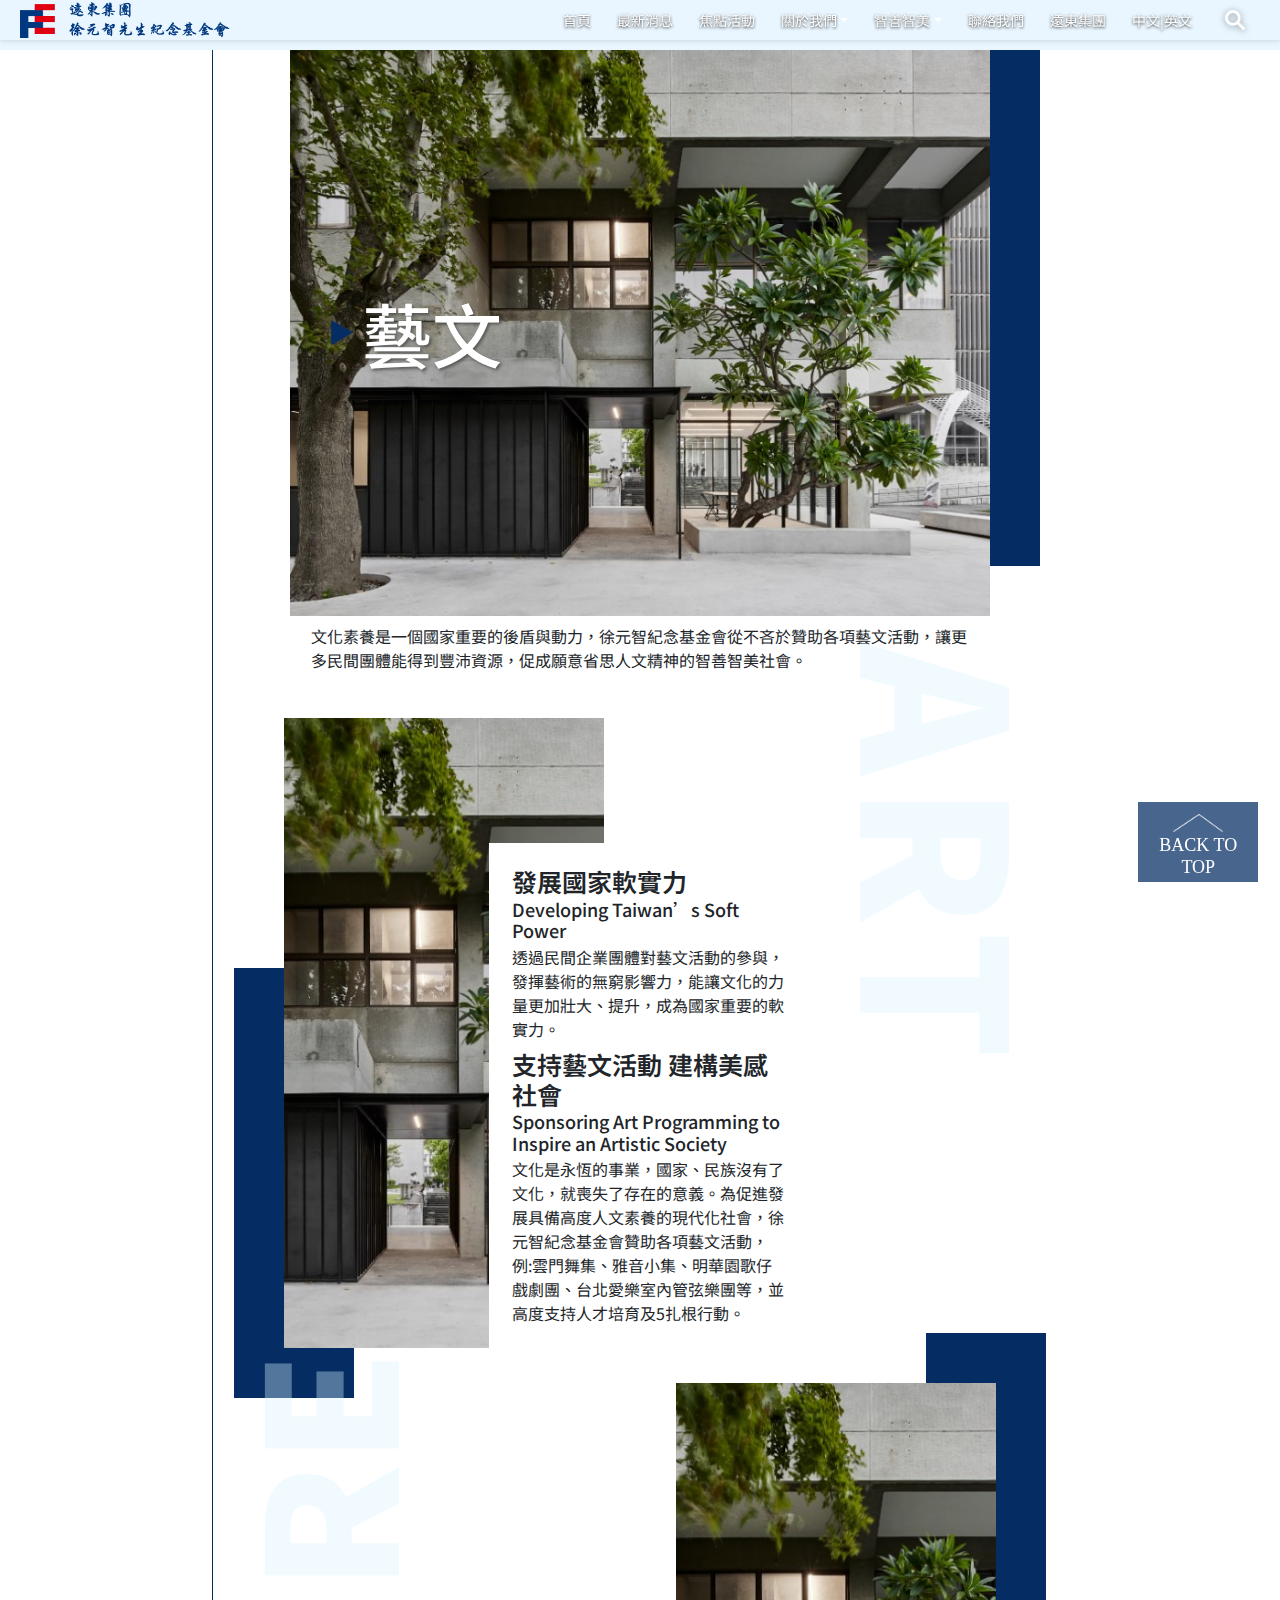
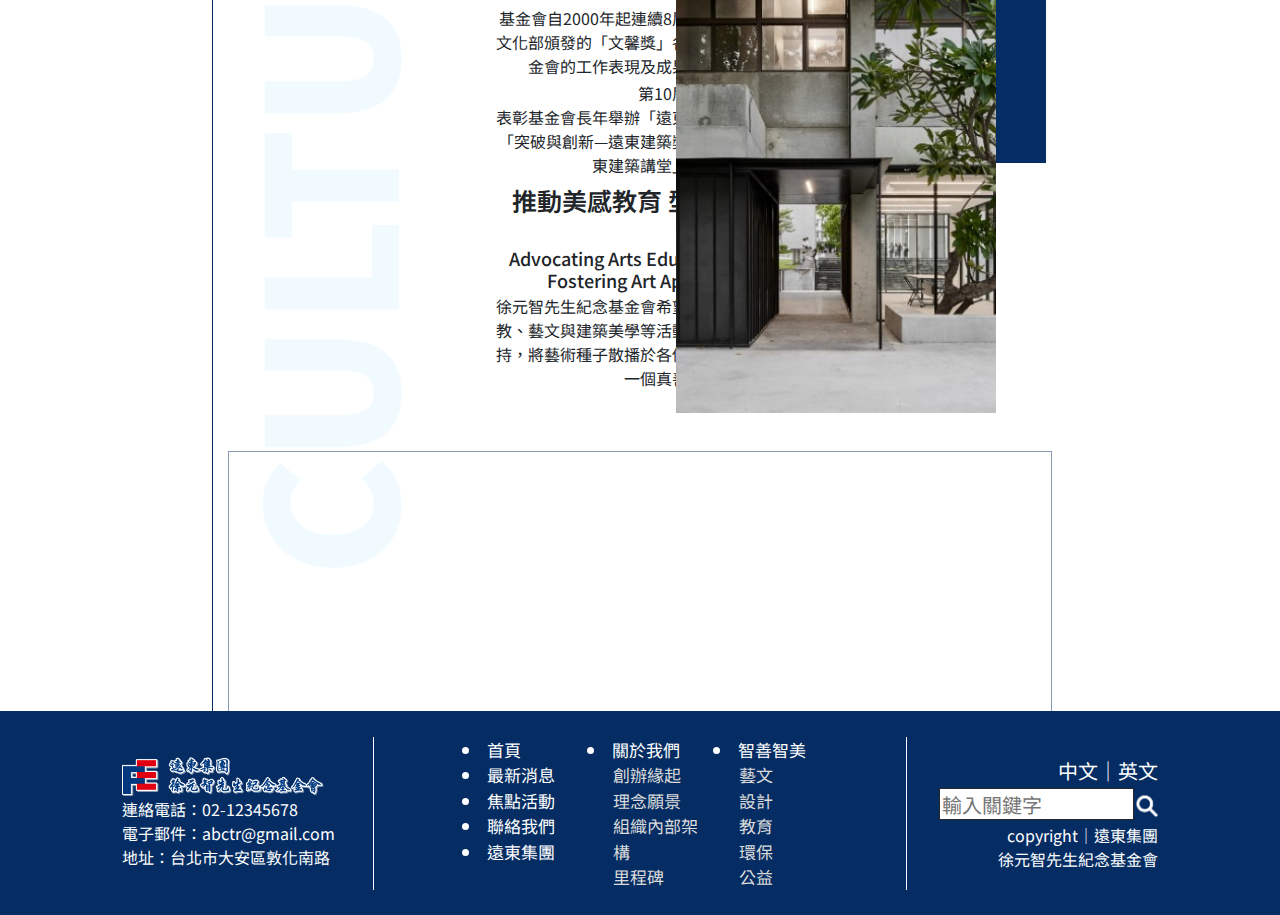
==== commit e2b5c342: "221126" ====
--- a/art.html
+++ b/art.html
@@ -67,18 +67,18 @@
             <div id="top"></div>
             <div class="charity-inner-container">
                 <div class="row">
-                    <div class="col-lg-2 c-border"></div>
-                    <div class="col-lg-8 c-title">
+                    <div class="col-lg-2 col-md-1 col-0 c-border"></div>
+                    <div class="col-lg-8 col-md-10 col-12 c-title">
                         <div class="c-title-area">
                             <h1>藝文</h1>
                         </div>
                         <p>文化素養是一個國家重要的後盾與動力，徐元智紀念基金會從不吝於贊助各項藝文活動，讓更多民間團體能得到豐沛資源，促成願意省思人文精神的智善智美社會。</p>
                     </div>
-                    <div class="col-lg-2"></div>
-                </div>
-                <div class="row">
-                    <div class="col-lg-2 c-border"></div>
-                    <div class="col-lg-8 c-pic-contain01">
+                    <div class="col-lg-2 col-md-1 col-0"></div>
+                </div>
+                <div class="row">
+                    <div class="col-lg-2 col-md-1 col-0 c-border"></div>
+                    <div class="col-lg-8 col-md-10 col-12 c-pic-contain01">
                         <div class="c-pic01"></div>
                         <div class="c-text01">
                             <h1>發展國家軟實力</h1>
@@ -91,11 +91,11 @@
                         </div>
                         <h1 class="c-letter">ART</h1>
                     </div>
-                    <div class="col-lg-2"></div>
-                </div>
-                <div class="row">
-                    <div class="col-lg-2 c-border"></div>
-                    <div class="col-lg-8 c-pic-contain02">
+                    <div class="col-lg-2 col-md-1 col-0"></div>
+                </div>
+                <div class="row">
+                    <div class="col-lg-2 col-md-1 col-0 c-border"></div>
+                    <div class="col-lg-8 col-md-10 col-12 c-pic-contain02">
                         <div class="c-pic02"></div>
                         <div class="c-text02">
                             <h1>文馨獎</h1>
@@ -108,11 +108,11 @@
                         </div>
                         <h1 class="c-letter2">CULTURE</h1>
                     </div>
-                    <div class="col-lg-2"></div>
-                </div>
-                <div class="row">
-                    <div class="col-lg-2 c-border"></div>
-                    <div class="col-lg-8 c-event-contain">
+                    <div class="col-lg-2 col-md-1 col-0"></div>
+                </div>
+                <div class="row">
+                    <div class="col-lg-2 col-md-1 col-0 c-border"></div>
+                    <div class="col-lg-8 col-md-10 col-12 c-event-contain">
                         <div id="navigation">
                             <ul id="listUL">
                                 <li data-aos="flip-down" data-aos-duration="600" data-aos-delay="100"><a>
@@ -162,7 +162,7 @@
                             </ul>
                         </div>
                     </div>
-                    <div class="col-lg-2"></div>
+                    <div class="col-lg-2 col-md-1 col-0"></div>
                 </div>
             </div>
             <div class="gotop">
--- a/css/style.css
+++ b/css/style.css
@@ -2611,7 +2611,7 @@
     display: flex;
     justify-content: center;
     padding-left: 5%;
-    margin-top: 1%;
+    margin-top: 1.5%;
 }
 
 .switch-field {
@@ -2712,7 +2712,7 @@
     justify-content: flex-start;
     width: 100%;
     margin: 1% 0;
-    padding: 0 3% 0 5%;
+    padding: 0 2% 0 5%;
 }
 
 .news-main-contain {
@@ -2877,20 +2877,38 @@
 }
 
 @media screen and (min-width: 1600px) {
+    .news-main-area {
+        padding-right: 3%;
+    }
+
     .news-main-contain {
         width: 23%;
+        margin-right: 2%;
     }
 }
 
 @media screen and (max-width: 1200px) {
+    .news-img-div {
+        height: 200px;
+    }
+
     .news-type {
         margin-top: 1.5%;
     }
 }
 
 @media screen and (max-width: 998px) {
+    .news-main-area {
+        padding-right: 1.5%;
+    }
+
+    .news-main-contain {
+        width: 45%;
+        margin-right: 5%;
+    }
+
     .news-img-div {
-        height: 200px;
+        height: 240px;
     }
 
     .news-back {
@@ -2904,21 +2922,16 @@
 
 @media screen and (max-width: 768px) {
     .news-type {
-        padding-left: 7%;
+        padding-left: 5%;
         margin-top: 2.5%;
     }
 
     .news-main-area {
-        padding: 0 7%;
+
         margin-top: 2%;
     }
 
-    .news-main-contain {
-        width: 45%;
-    }
-
     .news-img-div {
-        height: 250px;
         background-size: 200%;
     }
 
@@ -2946,7 +2959,12 @@
 
 @media screen and (max-width: 600px) {
     .news-type {
-        padding-left: 10%;
+        padding-left: 0%;
+        margin-top: 5%;
+    }
+
+    .switch-field {
+        justify-content: center;
     }
 
     .news-main-area {
@@ -2960,12 +2978,20 @@
     }
 
     .news-img-div {
-        height: 250px;
+        height: 240px;
         background-size: 140%;
     }
 
     .news-img-div:hover {
         background-size: 120%;
+    }
+
+    .news-inner-area {
+        line-height: 1.5;
+    }
+
+    .news-back {
+        margin-top: 4%;
     }
 }
 
@@ -3366,13 +3392,13 @@
     background-size: cover;
 }
 
-.lazy {
+.autoplay {
     margin-top: 2%;
     width: 100%;
     height: 40vh;
 }
 
-.lazy-img {
+.autoplay-img {
     width: 100%;
     padding: 0 1%;
 }
@@ -3499,7 +3525,7 @@
         top: 39.5vh;
     }
 
-    .lazy {
+    .autoplay {
         height: 31vh;
     }
 
@@ -3545,7 +3571,7 @@
         width: 25%;
     }
 
-    .lazy {
+    .autoplay {
         height: 35vh;
     }
 }
@@ -3638,7 +3664,7 @@
         margin-top: 8%;
     }
 
-    .lazy {
+    .autoplay {
         height: 18vh;
         overflow: hidden;
     }
@@ -3691,7 +3717,7 @@
 /* art */
 
 .charity-inner-container {
-    border-top: 50px solid #d4eeff80 ;
+    border-top: 50px solid #d4eeff80;
 }
 
 .c-border {
@@ -3723,7 +3749,7 @@
 .c-title-area h1 {
     color: white;
     font-family: 'DFT_TX3', 'Noto Sans TC', serif;
-    font-size: 3em;
+    font-size: 3.5em;
     line-height: 1;
     background-image: url(../img/charity/Polygon.png);
     background-repeat: no-repeat;
@@ -3768,6 +3794,7 @@
 
 .c-text01 h1 {
     margin-bottom: 0;
+    font-weight: 600;
 }
 
 .c-text01 h5 {
@@ -3778,25 +3805,25 @@
     margin-top: 3%;
 }
 
-.c-letter{
+.c-letter {
     position: absolute;
     right: 0;
     top: -12%;
     letter-spacing: 10px;
-    color: #daf3ff94;
+    color: #daf3ff5e;
     font-size: 10em;
     font-weight: 1000;
-    writing-mode:vertical-lr;
-}
-
-.c-letter2{
+    writing-mode: vertical-lr;
+}
+
+.c-letter2 {
     position: absolute;
     left: 0;
     top: -5%;
-    color: #daf3ff94;
+    color: #daf3ff5e;
     font-size: 9em;
     font-weight: 1000;
-    writing-mode:vertical-rl;
+    writing-mode: vertical-rl;
     transform: rotate(180deg);
 }
 
@@ -3831,6 +3858,7 @@
 
 .c-text02 h1 {
     margin-bottom: 0;
+    font-weight: 600;
 }
 
 .c-text02 h5 {
@@ -3921,4 +3949,221 @@
 
 #navigation ul li ul.myShow {
     display: block;
+}
+
+@media screen and (max-width: 1200px) {
+    .charity-inner-container {
+        border-top: 40px solid #d4eeff80;
+    }
+
+    .c-title-area {
+        width: 90%;
+    }
+
+    .c-title p {
+        width: 90%;
+    }
+
+    .c-pic-contain01 {
+        padding-left: 4.5%;
+        height: 60vh;
+    }
+
+    .c-pic01 {
+        width: 30vw;
+    }
+
+    .c-text01 {
+        width: 35vw;
+        padding: 3.5%;
+    }
+
+    .c-letter {
+        right: -15%;
+    }
+
+    .c-pic-contain02 {
+        margin-top: 4.4%;
+        height: 60vh;
+    }
+
+    .c-pic02 {
+        width: 30vw;
+    }
+
+    .c-text02 {
+        width: 35vw;
+        padding: 3.5%;
+    }
+
+    .c-letter2 {
+        left: -15%;
+    }
+}
+
+@media screen and (max-width: 998px) {
+    .c-pic-contain01 {
+        padding-left: 5.5%;
+    }
+
+    .c-pic01 {
+        width: 35vw;
+    }
+
+    .c-text01 {
+        width: 40vw;
+    }
+
+    .c-pic-contain02 {
+        margin-top: 5.3%;
+    }
+
+    .c-pic02 {
+        width: 35vw;
+    }
+
+    .c-text02 {
+        width: 40vw;
+    }
+
+    .c-letter {
+        right: -8%;
+    }
+
+    .c-letter2 {
+        left: -8%;
+    }
+}
+
+@media screen and (max-width: 768px) {
+    .c-title {
+        height: 65vh;
+        margin-left: -1%;
+    }
+
+    .c-title-area {
+        box-shadow: 25px -50px 0px #052d63;
+    }
+
+    .c-pic01 {
+        width: 45vw;
+        box-shadow: -125px 150px 0px -100px #052d63;
+    }
+
+    .c-text01 {
+        width: 50vw;
+    }
+
+    .c-subtext {
+        margin-top: 2%;
+    }
+
+    .c-pic-contain02 {
+        margin-top: 6.6%;
+    }
+
+    .c-pic02 {
+        width: 45vw;
+        box-shadow: 125px -150px 0px -100px #052d63;
+    }
+
+    .c-text02 {
+        width: 50vw;
+    }
+
+    .c-letter {
+        right: 0%;
+        font-size: 8em;
+    }
+
+    .c-letter2 {
+        left: -3%;
+        font-size: 7em;
+    }
+
+    #navigation {
+        width: 90%;
+    }
+
+    #navigation>ul>li {
+        width: 85%;
+    }
+}
+
+@media screen and (max-width: 600px) {
+    .c-title {
+        height: 50vh;
+        margin-left: -2%;
+    }
+
+    .c-title-area h1 {
+        padding-left: 10%;
+        font-size: 3em;
+    }
+
+    .c-pic-contain01 {
+        height: 90vh;
+        flex-direction: column;
+        align-items: center;
+        padding: 0 5%;
+    }
+
+    .c-pic01 {
+        width: 100%;
+        height: 40vh;
+        box-shadow: none;
+    }
+
+    .c-text01 {
+        width: 90%;
+        padding: 5%;
+        margin-left: 0;
+        margin-top: -15%;
+        box-shadow: -66px 66px 0px -50px #052d63;
+    }
+
+    .c-pic-contain02 {
+        height: 90vh;
+        flex-direction: column;
+        align-items: center;
+        padding: 0 5%;
+        margin-top: 0;
+    }
+
+    .c-pic02 {
+        width: 100%;
+        height: 40vh;
+        box-shadow: none;
+    }
+
+    .c-text02 {
+        width: 90%;
+        padding: 5%;
+        margin-right: 0;
+        margin-top: -15%;
+        box-shadow: 66px 66px 0px -50px #052d63;
+    }
+
+    .c-letter {
+        top: 1%;
+    }
+
+    .c-letter2 {
+        top: -4%;
+        left: 0;
+        font-size: 5em;
+    }
+    
+    .c-event-contain{
+        margin-top: 0;
+    }
+    
+    #navigation>ul>li>a>h5 {
+        margin: 0;
+        font-size: 14px;
+    }
+
+    .c-more{
+        margin-left: 5%;
+    }
 }